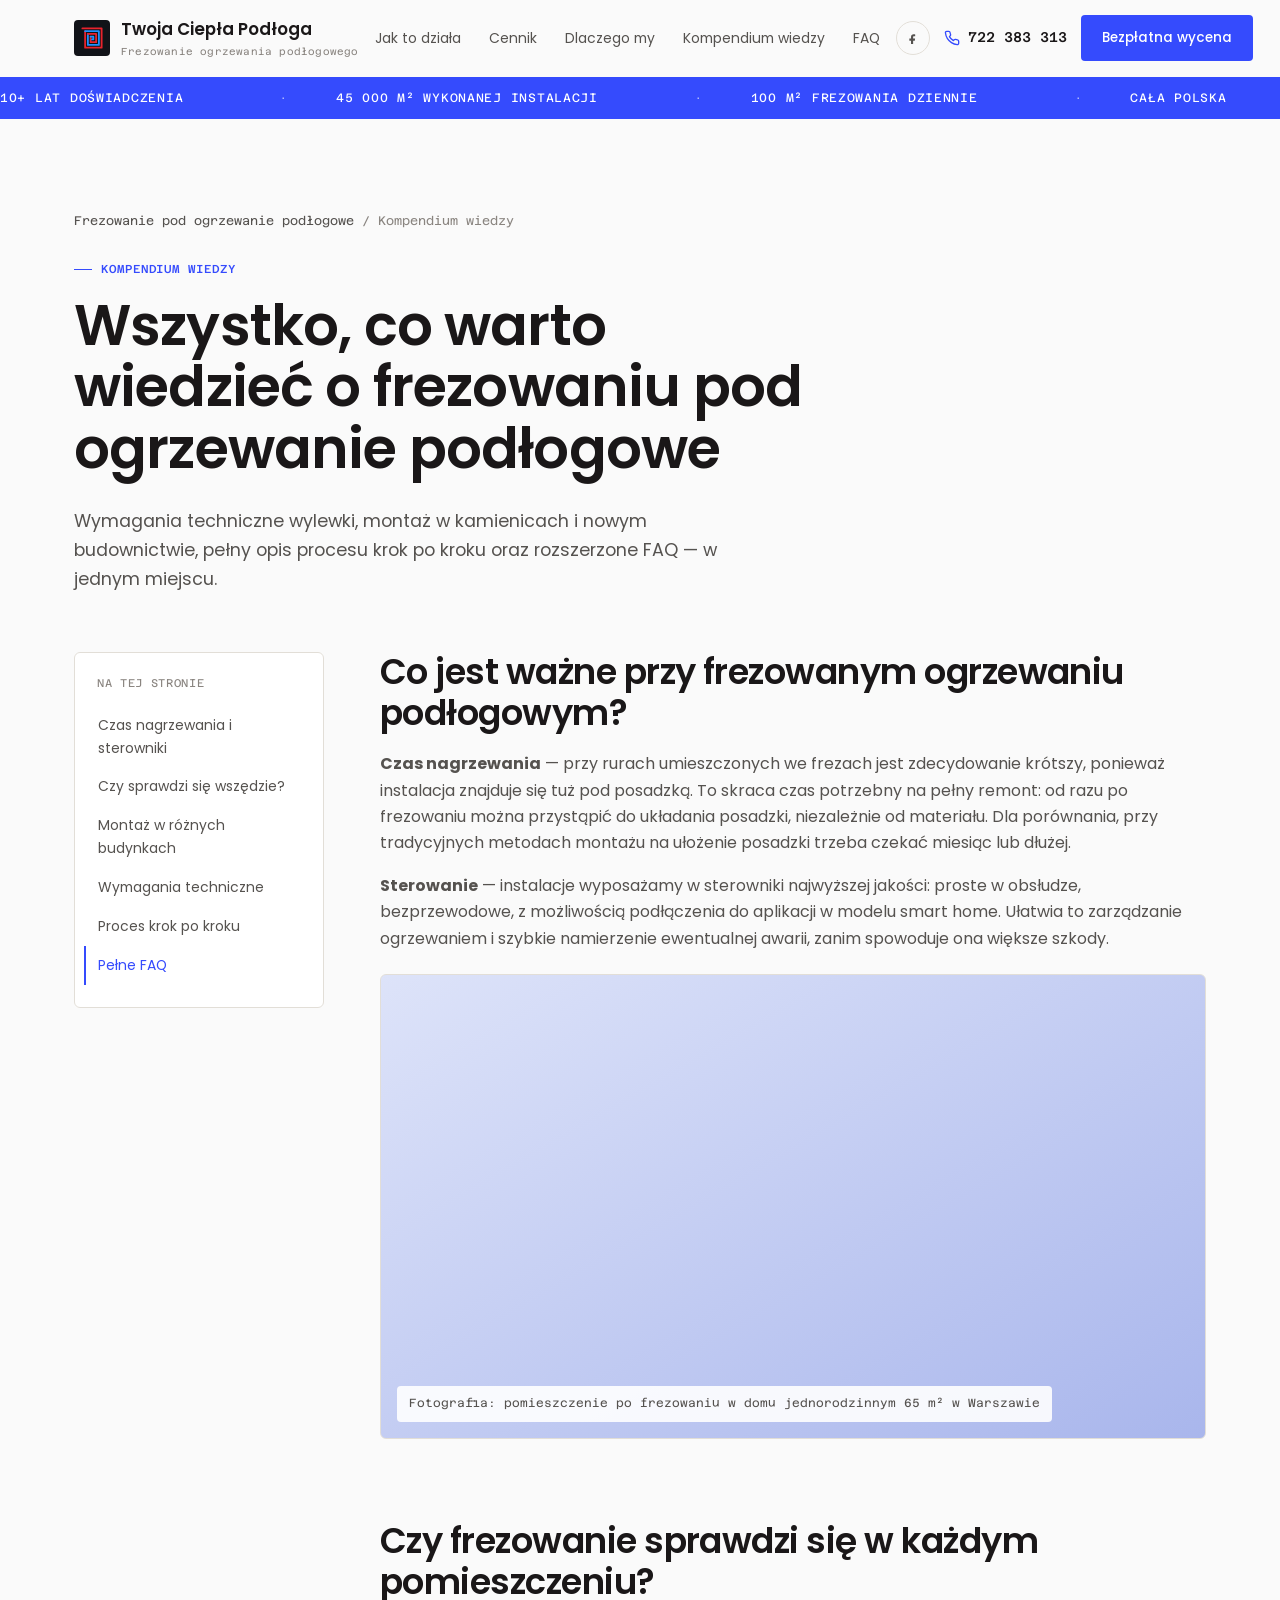
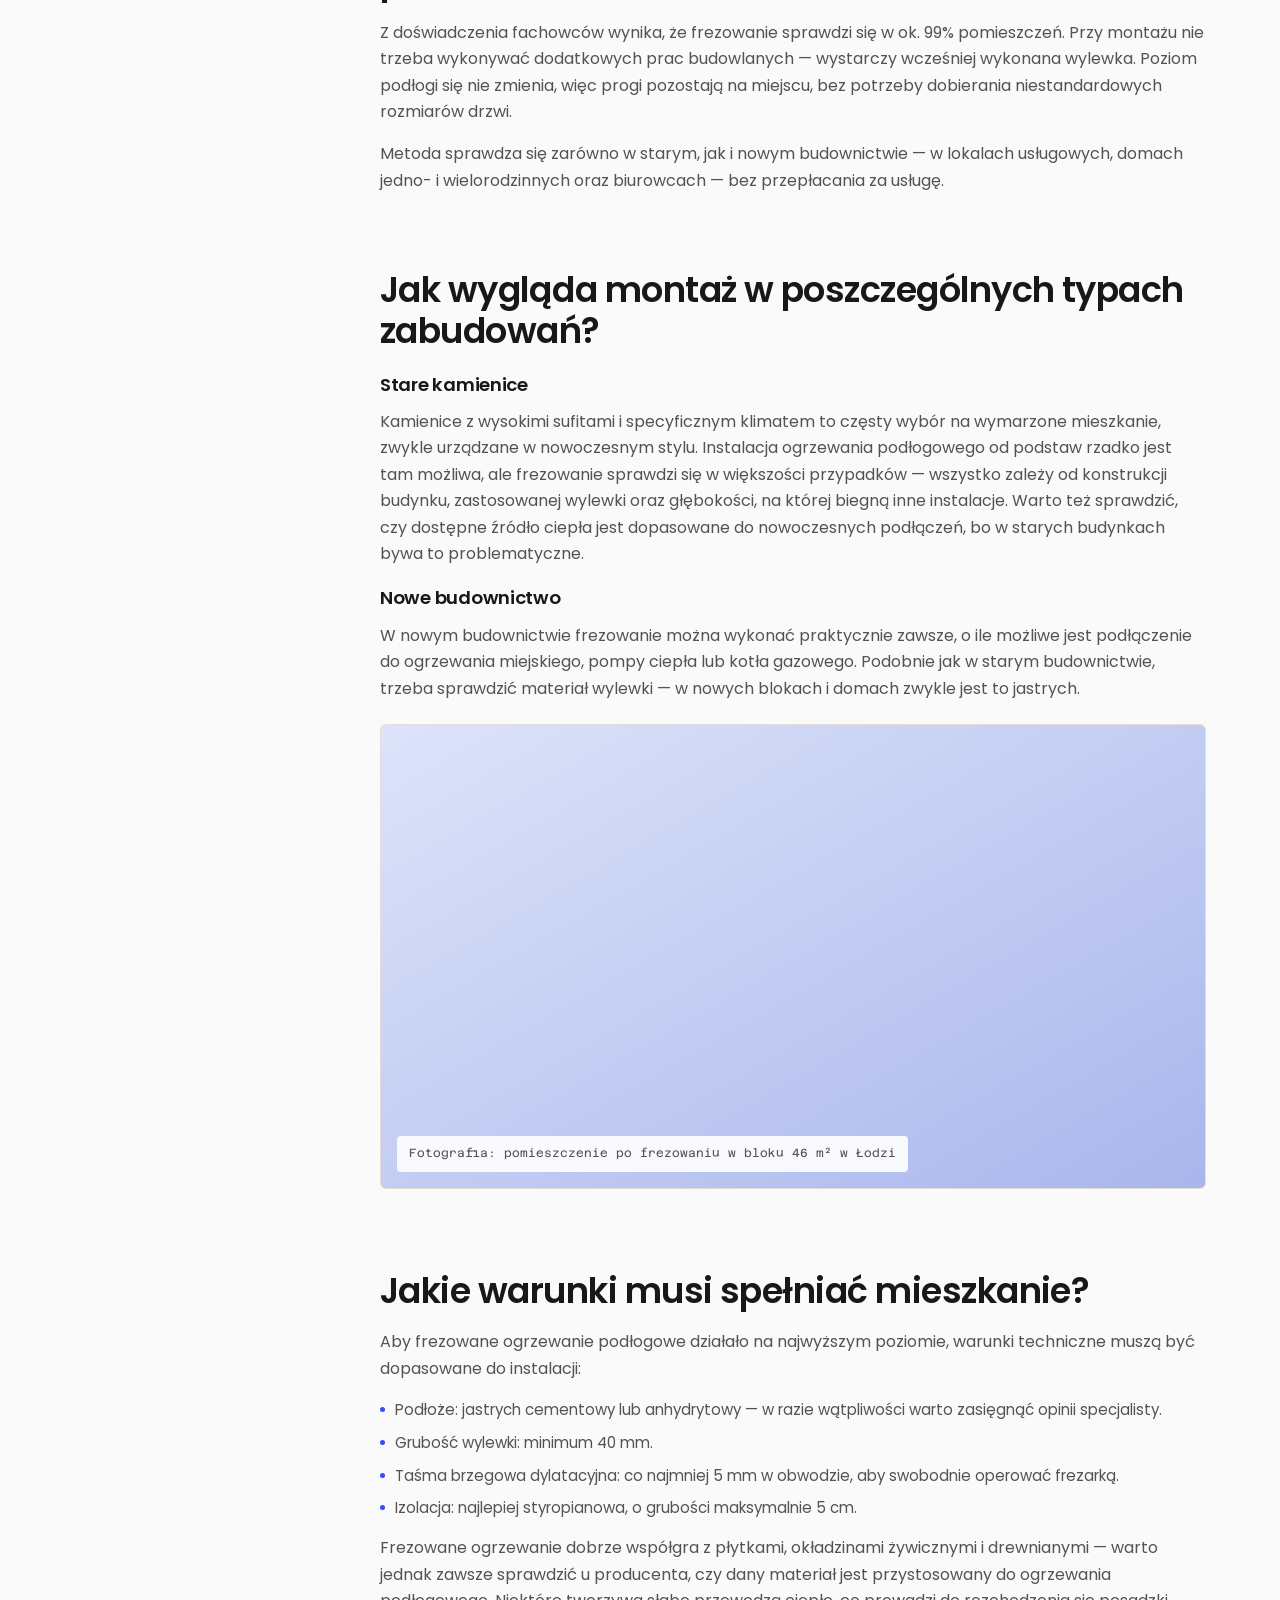
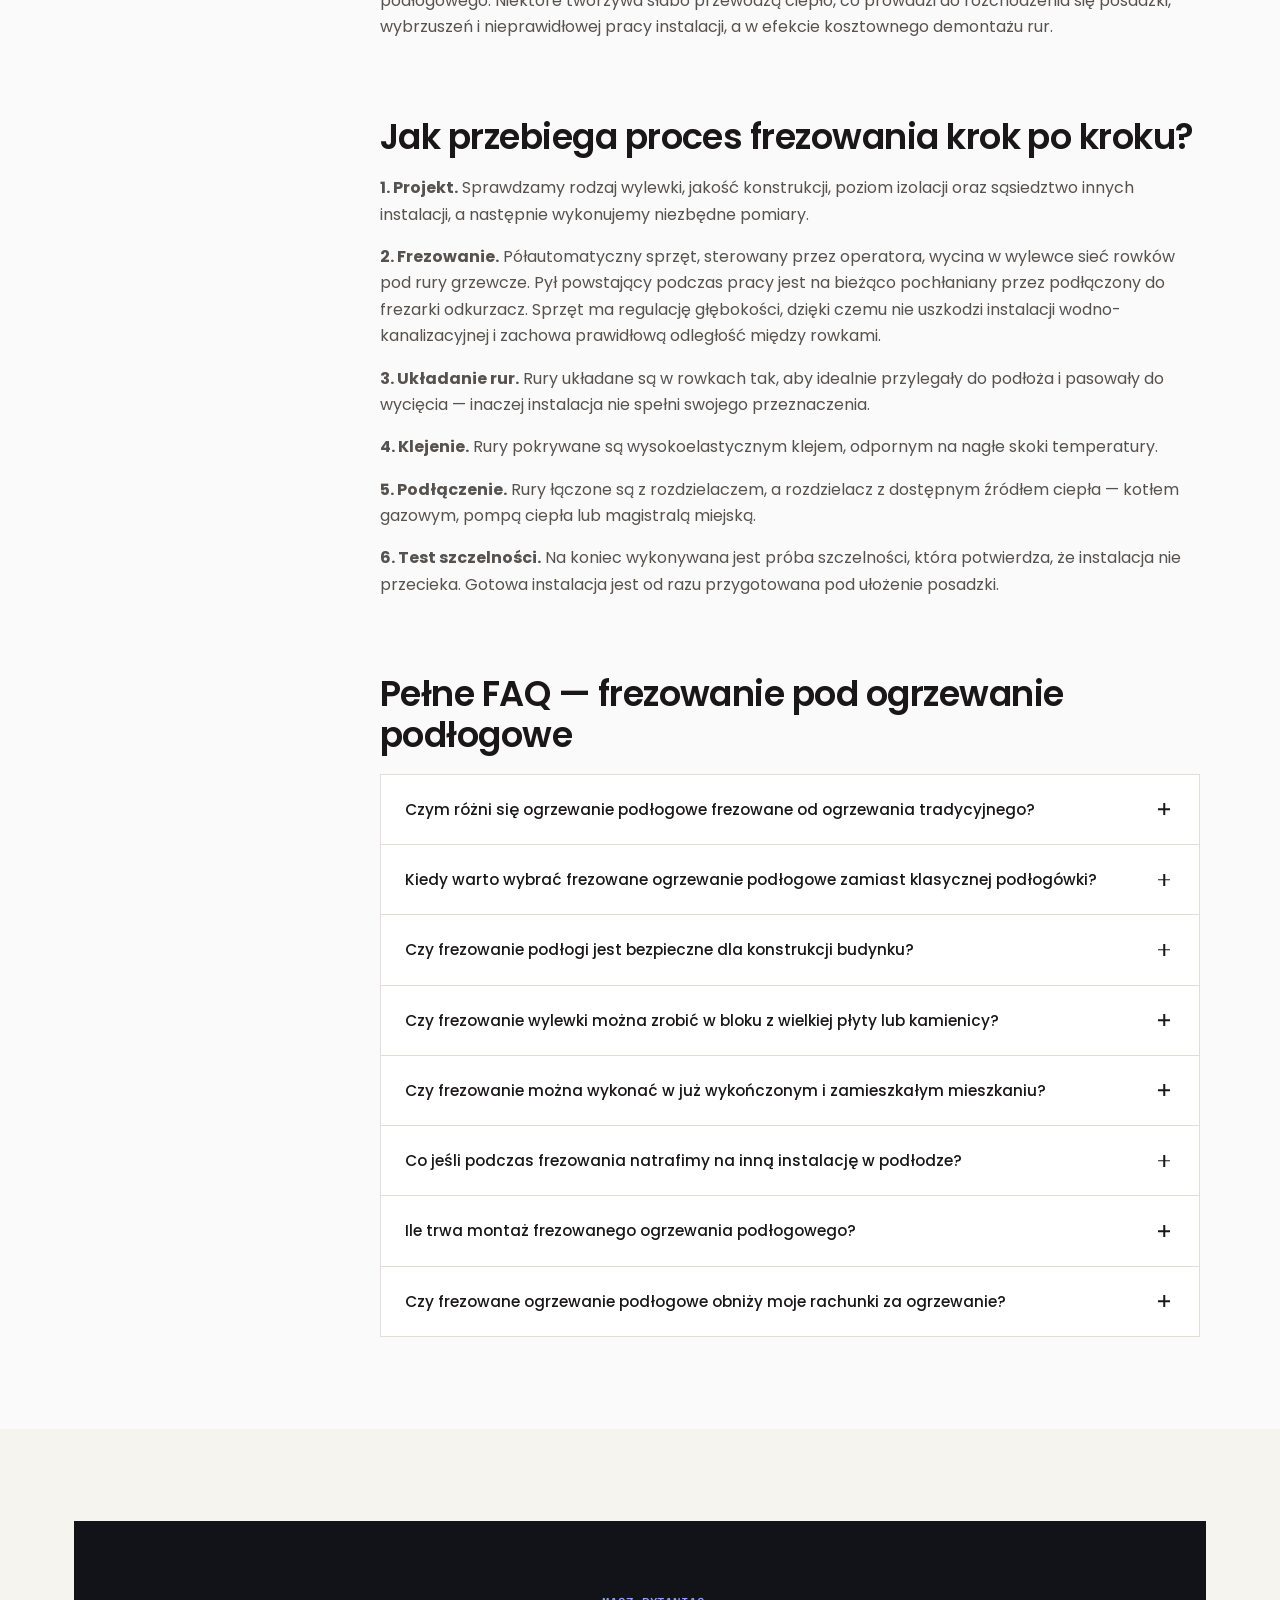
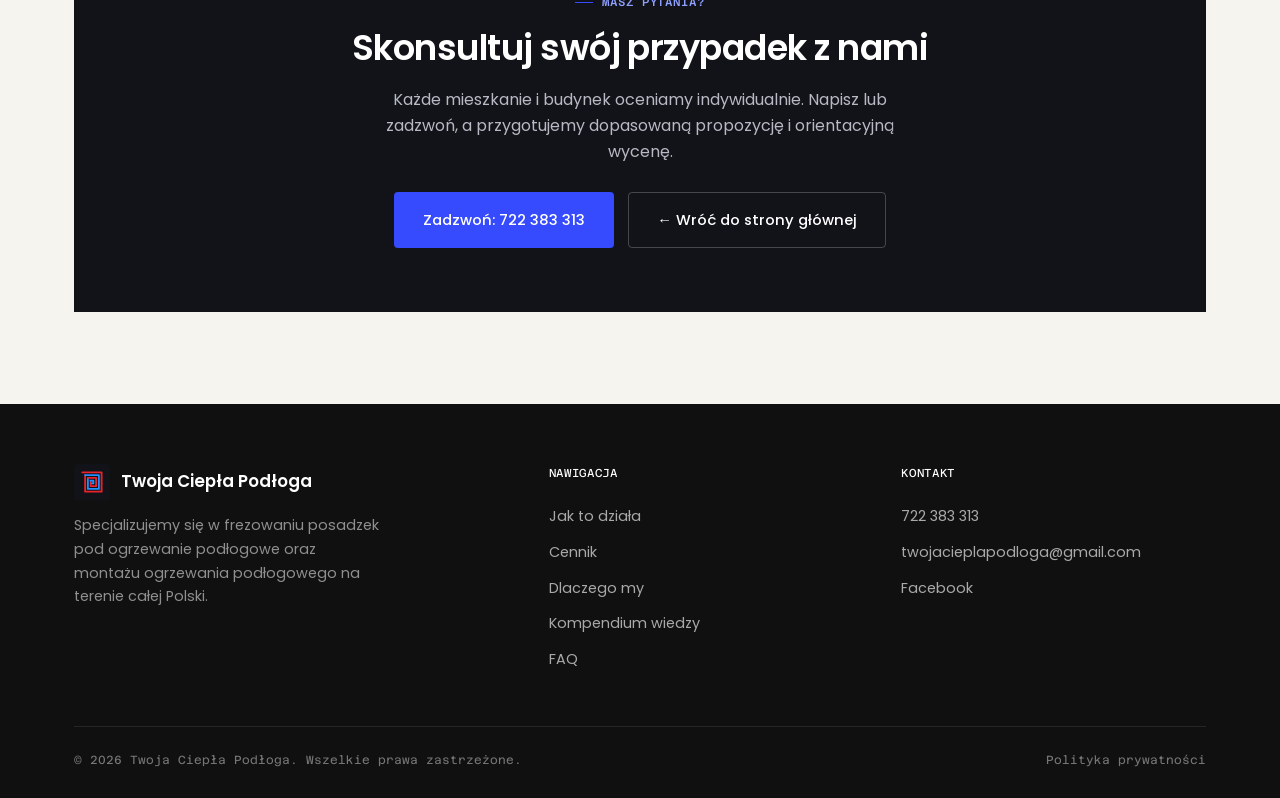
==== kompendium-wiedzy.html @ 828ecf65 "Redesign: frezowanie pod ogrzewanie podlogowe + kompendium wiedzy" ====
<!doctype html>
<html lang="pl">
<head>
<meta charset="utf-8">
<meta name="viewport" content="width=device-width, initial-scale=1">
<title>Kompendium wiedzy: frezowanie pod ogrzewanie podłogowe | Twoja Ciepła Podłoga</title>
<meta name="description" content="Wszystko o frezowaniu pod ogrzewanie podłogowe: wymagania techniczne wylewki, montaż w kamienicach i nowym budownictwie, pełny proces krok po kroku oraz rozszerzone FAQ.">
<link rel="canonical" href="https://twojacieplapodloga.pl/kompendium-wiedzy">
<meta name="theme-color" content="#ffffff">
<link rel="icon" type="image/svg+xml" href="data:image/svg+xml,%3Csvg xmlns='http://www.w3.org/2000/svg' viewBox='0 0 96 96'%3E%3Crect width='96' height='96' rx='20' fill='%23101010'/%3E%3Cpath d='M12,12 L84,12 L84,84 L24,84 L24,24' stroke='%23e8232c' stroke-width='9' fill='none' stroke-linecap='round' stroke-linejoin='round'/%3E%3Cpath d='M24,24 L72,24 L72,72 L34,72 L34,34' stroke='%231e90ff' stroke-width='9' fill='none' stroke-linecap='round' stroke-linejoin='round'/%3E%3Cpath d='M34,34 L62,34 L62,62 L44,62 L44,46' stroke='%23e8232c' stroke-width='9' fill='none' stroke-linecap='round' stroke-linejoin='round'/%3E%3C/svg%3E">

<meta property="og:type" content="article">
<meta property="og:locale" content="pl_PL">
<meta property="og:title" content="Kompendium wiedzy: frezowanie pod ogrzewanie podłogowe">
<meta property="og:description" content="Wymagania techniczne, montaż w różnych typach budynków, pełny proces frezowania i rozszerzone FAQ.">
<meta property="og:url" content="https://twojacieplapodloga.pl/kompendium-wiedzy">
<meta property="og:site_name" content="Twoja Ciepła Podłoga">
<meta name="twitter:card" content="summary_large_image">

<link rel="preconnect" href="https://fonts.googleapis.com">
<link rel="preconnect" href="https://fonts.gstatic.com" crossorigin>
<link href="https://fonts.googleapis.com/css2?family=Azeret+Mono:wght@400;500&family=Poppins:wght@400;500;600;700&display=swap" rel="stylesheet">
<link rel="stylesheet" href="assets/css/style.css">

<script type="application/ld+json">
{
  "@context": "https://schema.org",
  "@type": "BreadcrumbList",
  "itemListElement": [
    { "@type": "ListItem", "position": 1, "name": "Frezowanie pod ogrzewanie podłogowe", "item": "https://twojacieplapodloga.pl/frezowanie-pod-ogrzewanie-podlogowe" },
    { "@type": "ListItem", "position": 2, "name": "Kompendium wiedzy", "item": "https://twojacieplapodloga.pl/kompendium-wiedzy" }
  ]
}
</script>
<script type="application/ld+json">
{
  "@context": "https://schema.org",
  "@type": "FAQPage",
  "mainEntity": [
    {
      "@type": "Question",
      "name": "Kiedy warto wybrać frezowane ogrzewanie podłogowe zamiast klasycznej podłogówki?",
      "acceptedAnswer": { "@type": "Answer", "text": "Najlepiej sprawdza się przy remoncie gotowego mieszkania lub domu, gdy masz już wylewkę i chcesz pozbyć się grzejników bez generalnego remontu, podnoszenia poziomu podłogi i przy krótkim czasie montażu." }
    },
    {
      "@type": "Question",
      "name": "Czy frezowanie wylewki można zrobić w bloku z wielkiej płyty lub kamienicy?",
      "acceptedAnswer": { "@type": "Answer", "text": "W większości przypadków tak, pod warunkiem że wylewka ma odpowiednią grubość i jest w dobrym stanie technicznym. Każde mieszkanie oceniamy indywidualnie na miejscu." }
    },
    {
      "@type": "Question",
      "name": "Co jeśli podczas frezowania natrafimy na inną instalację w podłodze?",
      "acceptedAnswer": { "@type": "Answer", "text": "Przed pracami analizujemy przebieg istniejących instalacji. Jeśli natrafimy na potencjalne miejsce kolizji, modyfikujemy trasę rur lub zabezpieczamy problematyczny odcinek." }
    },
    {
      "@type": "Question",
      "name": "Czy frezowane ogrzewanie podłogowe obniży rachunki za ogrzewanie?",
      "acceptedAnswer": { "@type": "Answer", "text": "Zwykle tak — instalacja pracuje na niższej temperaturze niż grzejniki, a ciepło rozkłada się równomiernie, co przy dobrym sterowaniu daje oszczędności rzędu kilkunastu procent rocznie." }
    }
  ]
}
</script>
</head>
<body>

<header class="site-header">
  <div class="container">
    <a href="/" class="brand">
      <span class="brand-mark">
        <svg viewBox="0 0 96 96" fill="none">
          <path d="M6,6 L90,6 L90,90 L18,90 L18,18" stroke="#e8232c" stroke-width="8" stroke-linecap="round" stroke-linejoin="round"/>
          <path d="M18,18 L78,18 L78,78 L30,78 L30,30" stroke="#1e90ff" stroke-width="8" stroke-linecap="round" stroke-linejoin="round"/>
          <path d="M30,30 L66,30 L66,66 L42,66 L42,42" stroke="#e8232c" stroke-width="8" stroke-linecap="round" stroke-linejoin="round"/>
          <path d="M42,42 L54,42 L54,54 L48,54" stroke="#1e90ff" stroke-width="8" stroke-linecap="round" stroke-linejoin="round"/>
        </svg>
      </span>
      <span>Twoja Ciepła Podłoga<small>Frezowanie ogrzewania podłogowego</small></span>
    </a>

    <nav class="main-nav" aria-label="Nawigacja główna" id="main-nav">
      <a href="index.html#proces">Jak to działa</a>
      <a href="index.html#cennik">Cennik</a>
      <a href="index.html#dlaczego-my">Dlaczego my</a>
      <a href="kompendium-wiedzy.html">Kompendium wiedzy</a>
      <a href="index.html#faq">FAQ</a>
      <div class="mobile-only">
        <a href="tel:722383313" class="phone-link">
          <svg viewBox="0 0 24 24" fill="none" stroke="currentColor" stroke-width="2" stroke-linecap="round" stroke-linejoin="round"><path d="M22 16.92v3a2 2 0 0 1-2.18 2 19.79 19.79 0 0 1-8.63-3.07 19.5 19.5 0 0 1-6-6 19.79 19.79 0 0 1-3.07-8.67A2 2 0 0 1 4.11 2h3a2 2 0 0 1 2 1.72c.127.96.361 1.903.7 2.81a2 2 0 0 1-.45 2.11L8.09 9.91a16 16 0 0 0 6 6l1.27-1.27a2 2 0 0 1 2.11-.45c.907.339 1.85.573 2.81.7A2 2 0 0 1 22 16.92z"/></svg>
          722 383 313
        </a>
        <a href="index.html#kontakt" class="btn btn-primary btn-sm">Bezpłatna wycena</a>
      </div>
    </nav>

    <div class="header-cta">
      <a href="https://www.facebook.com/twojacieplapodloga/" target="_blank" rel="noopener" class="social-link" aria-label="Nasz profil na Facebooku">
        <svg viewBox="0 0 24 24" fill="currentColor"><path d="M13.5 9.5H15.3V6.6C15 6.6 14 6.5 12.9 6.5c-2.3 0-3.9 1.4-3.9 4v2.4H6.5v3.2h2.5V21h3.2v-4.9h2.5l.4-3.2h-2.9v-2.1c0-.9.3-1.3 1.3-1.3Z"/></svg>
      </a>
      <a href="tel:722383313" class="phone-link">
        <svg viewBox="0 0 24 24" fill="none" stroke="currentColor" stroke-width="2" stroke-linecap="round" stroke-linejoin="round"><path d="M22 16.92v3a2 2 0 0 1-2.18 2 19.79 19.79 0 0 1-8.63-3.07 19.5 19.5 0 0 1-6-6 19.79 19.79 0 0 1-3.07-8.67A2 2 0 0 1 4.11 2h3a2 2 0 0 1 2 1.72c.127.96.361 1.903.7 2.81a2 2 0 0 1-.45 2.11L8.09 9.91a16 16 0 0 0 6 6l1.27-1.27a2 2 0 0 1 2.11-.45c.907.339 1.85.573 2.81.7A2 2 0 0 1 22 16.92z"/></svg>
        722 383 313
      </a>
      <a href="index.html#kontakt" class="btn btn-primary btn-sm">Bezpłatna wycena</a>
      <button type="button" class="nav-toggle" aria-label="Otwórz menu" aria-expanded="false" aria-controls="main-nav">
        <span class="bars"><span></span><span></span><span></span></span>
      </button>
    </div>
  </div>
</header>

<div class="ticker" aria-hidden="true">
  <div class="ticker-track">
    <span>10+ lat doświadczenia</span>
    <span>45 000 m² wykonanej instalacji</span>
    <span>100 m² frezowania dziennie</span>
    <span>Cała Polska</span>
    <span>10+ lat doświadczenia</span>
    <span>45 000 m² wykonanej instalacji</span>
    <span>100 m² frezowania dziennie</span>
    <span>Cała Polska</span>
  </div>
</div>

<main>
  <section class="section" style="padding-bottom:40px;">
    <div class="container">
      <div class="breadcrumb reveal">
        <a href="index.html">Frezowanie pod ogrzewanie podłogowe</a>
        <span>/</span>
        <span>Kompendium wiedzy</span>
      </div>
      <div class="reveal" style="max-width:760px;">
        <span class="eyebrow">Kompendium wiedzy</span>
        <h1>Wszystko, co warto wiedzieć o frezowaniu pod ogrzewanie podłogowe</h1>
        <p class="lede">Wymagania techniczne wylewki, montaż w kamienicach i nowym budownictwie, pełny opis procesu krok po kroku oraz rozszerzone FAQ — w jednym miejscu.</p>
      </div>
    </div>
  </section>

  <section class="section" style="padding-top:0;">
    <div class="container kb-layout">

      <aside class="kb-toc reveal">
        <h4>Na tej stronie</h4>
        <a href="#nagrzewanie-sterowniki">Czas nagrzewania i sterowniki</a>
        <a href="#kazde-pomieszczenie">Czy sprawdzi się wszędzie?</a>
        <a href="#typy-zabudowan">Montaż w różnych budynkach</a>
        <a href="#warunki-techniczne">Wymagania techniczne</a>
        <a href="#proces-krok-po-kroku">Proces krok po kroku</a>
        <a href="#faq-pelne">Pełne FAQ</a>
      </aside>

      <article class="kb-article">

        <section class="kb-section reveal" id="nagrzewanie-sterowniki">
          <h2>Co jest ważne przy frezowanym ogrzewaniu podłogowym?</h2>
          <p><strong>Czas nagrzewania</strong> — przy rurach umieszczonych we frezach jest zdecydowanie krótszy, ponieważ instalacja znajduje się tuż pod posadzką. To skraca czas potrzebny na pełny remont: od razu po frezowaniu można przystąpić do układania posadzki, niezależnie od materiału. Dla porównania, przy tradycyjnych metodach montażu na ułożenie posadzki trzeba czekać miesiąc lub dłużej.</p>
          <p><strong>Sterowanie</strong> — instalacje wyposażamy w sterowniki najwyższej jakości: proste w obsłudze, bezprzewodowe, z możliwością podłączenia do aplikacji w modelu smart home. Ułatwia to zarządzanie ogrzewaniem i szybkie namierzenie ewentualnej awarii, zanim spowoduje ona większe szkody.</p>
          <div class="photo-note"><span>Fotografia: pomieszczenie po frezowaniu w domu jednorodzinnym 65 m² w Warszawie</span></div>
        </section>

        <section class="kb-section reveal" id="kazde-pomieszczenie">
          <h2>Czy frezowanie sprawdzi się w każdym pomieszczeniu?</h2>
          <p>Z doświadczenia fachowców wynika, że frezowanie sprawdzi się w ok. 99% pomieszczeń. Przy montażu nie trzeba wykonywać dodatkowych prac budowlanych — wystarczy wcześniej wykonana wylewka. Poziom podłogi się nie zmienia, więc progi pozostają na miejscu, bez potrzeby dobierania niestandardowych rozmiarów drzwi.</p>
          <p>Metoda sprawdza się zarówno w starym, jak i nowym budownictwie — w lokalach usługowych, domach jedno- i wielorodzinnych oraz biurowcach — bez przepłacania za usługę.</p>
        </section>

        <section class="kb-section reveal" id="typy-zabudowan">
          <h2>Jak wygląda montaż w poszczególnych typach zabudowań?</h2>
          <h3>Stare kamienice</h3>
          <p>Kamienice z wysokimi sufitami i specyficznym klimatem to częsty wybór na wymarzone mieszkanie, zwykle urządzane w nowoczesnym stylu. Instalacja ogrzewania podłogowego od podstaw rzadko jest tam możliwa, ale frezowanie sprawdzi się w większości przypadków — wszystko zależy od konstrukcji budynku, zastosowanej wylewki oraz głębokości, na której biegną inne instalacje. Warto też sprawdzić, czy dostępne źródło ciepła jest dopasowane do nowoczesnych podłączeń, bo w starych budynkach bywa to problematyczne.</p>
          <h3>Nowe budownictwo</h3>
          <p>W nowym budownictwie frezowanie można wykonać praktycznie zawsze, o ile możliwe jest podłączenie do ogrzewania miejskiego, pompy ciepła lub kotła gazowego. Podobnie jak w starym budownictwie, trzeba sprawdzić materiał wylewki — w nowych blokach i domach zwykle jest to jastrych.</p>
          <div class="photo-note"><span>Fotografia: pomieszczenie po frezowaniu w bloku 46 m² w Łodzi</span></div>
        </section>

        <section class="kb-section reveal" id="warunki-techniczne">
          <h2>Jakie warunki musi spełniać mieszkanie?</h2>
          <p>Aby frezowane ogrzewanie podłogowe działało na najwyższym poziomie, warunki techniczne muszą być dopasowane do instalacji:</p>
          <ul>
            <li>Podłoże: jastrych cementowy lub anhydrytowy — w razie wątpliwości warto zasięgnąć opinii specjalisty.</li>
            <li>Grubość wylewki: minimum 40 mm.</li>
            <li>Taśma brzegowa dylatacyjna: co najmniej 5 mm w obwodzie, aby swobodnie operować frezarką.</li>
            <li>Izolacja: najlepiej styropianowa, o grubości maksymalnie 5 cm.</li>
          </ul>
          <p>Frezowane ogrzewanie dobrze współgra z płytkami, okładzinami żywicznymi i drewnianymi — warto jednak zawsze sprawdzić u producenta, czy dany materiał jest przystosowany do ogrzewania podłogowego. Niektóre tworzywa słabo przewodzą ciepło, co prowadzi do rozchodzenia się posadzki, wybrzuszeń i nieprawidłowej pracy instalacji, a w efekcie kosztownego demontażu rur.</p>
        </section>

        <section class="kb-section reveal" id="proces-krok-po-kroku">
          <h2>Jak przebiega proces frezowania krok po kroku?</h2>
          <p><strong>1. Projekt.</strong> Sprawdzamy rodzaj wylewki, jakość konstrukcji, poziom izolacji oraz sąsiedztwo innych instalacji, a następnie wykonujemy niezbędne pomiary.</p>
          <p><strong>2. Frezowanie.</strong> Półautomatyczny sprzęt, sterowany przez operatora, wycina w wylewce sieć rowków pod rury grzewcze. Pył powstający podczas pracy jest na bieżąco pochłaniany przez podłączony do frezarki odkurzacz. Sprzęt ma regulację głębokości, dzięki czemu nie uszkodzi instalacji wodno-kanalizacyjnej i zachowa prawidłową odległość między rowkami.</p>
          <p><strong>3. Układanie rur.</strong> Rury układane są w rowkach tak, aby idealnie przylegały do podłoża i pasowały do wycięcia — inaczej instalacja nie spełni swojego przeznaczenia.</p>
          <p><strong>4. Klejenie.</strong> Rury pokrywane są wysokoelastycznym klejem, odpornym na nagłe skoki temperatury.</p>
          <p><strong>5. Podłączenie.</strong> Rury łączone są z rozdzielaczem, a rozdzielacz z dostępnym źródłem ciepła — kotłem gazowym, pompą ciepła lub magistralą miejską.</p>
          <p><strong>6. Test szczelności.</strong> Na koniec wykonywana jest próba szczelności, która potwierdza, że instalacja nie przecieka. Gotowa instalacja jest od razu przygotowana pod ułożenie posadzki.</p>
        </section>

        <section class="kb-section reveal" id="faq-pelne">
          <h2>Pełne FAQ — frezowanie pod ogrzewanie podłogowe</h2>
          <div class="faq-list">
            <details class="faq-item">
              <summary class="faq-q">Czym różni się ogrzewanie podłogowe frezowane od ogrzewania tradycyjnego?<span class="plus"></span></summary>
              <div class="faq-a"><p>Frezowane wykonuje się w istniejącej wylewce — frezarka wycina rowki pod rury, dzięki czemu nie trzeba skuwać całej podłogi ani wykonywać nowej wylewki. Po ułożeniu rur rowki wypełnia się elastycznym klejem i posadzka jest gotowa pod wykończenie. Tradycyjna podłogówka wymaga ułożenia rur na izolacji i zalania grubą warstwą jastrychu, co podnosi poziom podłogi, wydłuża remont i wymaga większego zakresu prac budowlanych.</p></div>
            </details>
            <details class="faq-item">
              <summary class="faq-q">Kiedy warto wybrać frezowane ogrzewanie podłogowe zamiast klasycznej podłogówki?<span class="plus"></span></summary>
              <div class="faq-a"><p>Najlepiej sprawdza się przy remoncie gotowego mieszkania lub domu, gdy masz już wylewkę i chcesz pozbyć się grzejników ściennych bez generalnego remontu. Sprawdzi się, gdy: nie możesz podnieść poziomu podłogi, zależy Ci na krótkim czasie montażu i minimalnym bałaganie, albo modernizujesz instalację grzewczą w istniejącym lokalu.</p></div>
            </details>
            <details class="faq-item">
              <summary class="faq-q">Czy frezowanie podłogi jest bezpieczne dla konstrukcji budynku?<span class="plus"></span></summary>
              <div class="faq-a"><p>Tak. Frezowanie wykonujemy wyłącznie w warstwie wylewki, standardowo na głębokość ok. 2 cm. Nie ingerujemy w nośny strop ani elementy konstrukcyjne budynku. Przed pracami zawsze sprawdzamy grubość i stan wylewki oraz dobieramy odpowiednią głębokość frezowania.</p></div>
            </details>
            <details class="faq-item">
              <summary class="faq-q">Czy frezowanie wylewki można zrobić w bloku z wielkiej płyty lub kamienicy?<span class="plus"></span></summary>
              <div class="faq-a"><p>W większości mieszkań w blokach z wielkiej płyty i kamienicach można to bezpiecznie wykonać, pod warunkiem że wylewka ma odpowiednią grubość i jest w dobrym stanie technicznym. Każde mieszkanie oceniamy indywidualnie na miejscu — sprawdzamy rodzaj i grubość posadzki, przebieg instalacji oraz możliwości podłączenia do źródła ciepła.</p></div>
            </details>
            <details class="faq-item">
              <summary class="faq-q">Czy frezowanie można wykonać w już wykończonym i zamieszkałym mieszkaniu?<span class="plus"></span></summary>
              <div class="faq-a"><p>Tak, bardzo często wykonujemy frezowanie w mieszkaniach już wykończonych i zamieszkałych. Frezarki mają podłączone przemysłowe odkurzacze, dzięki czemu ilość pyłu jest ograniczona do minimum. Prace można podzielić na etapy, aby domownicy mogli normalnie funkcjonować.</p></div>
            </details>
            <details class="faq-item">
              <summary class="faq-q">Co jeśli podczas frezowania natrafimy na inną instalację w podłodze?<span class="plus"></span></summary>
              <div class="faq-a"><p>Przed frezowaniem zawsze analizujemy przebieg istniejących instalacji na podstawie dokumentacji, oględzin i doświadczenia z podobnych budynków oraz dobieramy bezpieczną głębokość i przebieg pętli grzewczych. Jeśli natrafimy na miejsce potencjalnej kolizji, modyfikujemy trasę rur lub zabezpieczamy problematyczny odcinek.</p></div>
            </details>
            <details class="faq-item">
              <summary class="faq-q">Ile trwa montaż frezowanego ogrzewania podłogowego?<span class="plus"></span></summary>
              <div class="faq-a"><p>Mieszkanie ok. 50 m² — frezowanie i ułożenie rur zwykle w ciągu 1 dnia. Większe mieszkania i domy — najczęściej 2–3 dni robocze. Duże obiekty (np. lokale usługowe) — czas ustalamy indywidualnie. Po próbie szczelności instalacja jest gotowa do ułożenia docelowej posadzki.</p></div>
            </details>
            <details class="faq-item">
              <summary class="faq-q">Czy frezowane ogrzewanie podłogowe obniży moje rachunki za ogrzewanie?<span class="plus"></span></summary>
              <div class="faq-a"><p>Tak, dobrze zaprojektowane ogrzewanie frezowane zwykle obniża koszty. Instalacja pracuje na niższej temperaturze niż grzejniki, a ciepło rozkłada się równomiernie na całej powierzchni podłogi. Przy odpowiednim sterowaniu oszczędności mogą sięgać nawet kilkunastu procent rocznie.</p></div>
            </details>
          </div>
        </section>

      </article>
    </div>
  </section>

  <section class="section section-alt">
    <div class="container">
      <div class="cta-block reveal">
        <span class="eyebrow on-dark">Masz pytania?</span>
        <h2>Skonsultuj swój przypadek z nami</h2>
        <p>Każde mieszkanie i budynek oceniamy indywidualnie. Napisz lub zadzwoń, a przygotujemy dopasowaną propozycję i orientacyjną wycenę.</p>
        <div class="cta-actions">
          <a href="tel:722383313" class="btn btn-primary">Zadzwoń: 722 383 313</a>
          <a href="index.html" class="btn btn-ghost" style="border-color:rgba(255,255,255,.22);color:#fff;">← Wróć do strony głównej</a>
        </div>
      </div>
    </div>
  </section>
</main>

<footer class="site-footer">
  <div class="container">
    <div class="footer-grid">
      <div class="footer-brand">
        <a href="/" class="brand">
          <span class="brand-mark">
            <svg viewBox="0 0 96 96" fill="none">
          <path d="M6,6 L90,6 L90,90 L18,90 L18,18" stroke="#e8232c" stroke-width="8" stroke-linecap="round" stroke-linejoin="round"/>
          <path d="M18,18 L78,18 L78,78 L30,78 L30,30" stroke="#1e90ff" stroke-width="8" stroke-linecap="round" stroke-linejoin="round"/>
          <path d="M30,30 L66,30 L66,66 L42,66 L42,42" stroke="#e8232c" stroke-width="8" stroke-linecap="round" stroke-linejoin="round"/>
          <path d="M42,42 L54,42 L54,54 L48,54" stroke="#1e90ff" stroke-width="8" stroke-linecap="round" stroke-linejoin="round"/>
        </svg>
          </span>
          <span>Twoja Ciepła Podłoga</span>
        </a>
        <p>Specjalizujemy się w frezowaniu posadzek pod ogrzewanie podłogowe oraz montażu ogrzewania podłogowego na terenie całej Polski.</p>
      </div>
      <div class="footer-col">
        <h4>Nawigacja</h4>
        <a href="index.html#proces">Jak to działa</a>
        <a href="index.html#cennik">Cennik</a>
        <a href="index.html#dlaczego-my">Dlaczego my</a>
        <a href="kompendium-wiedzy.html">Kompendium wiedzy</a>
        <a href="index.html#faq">FAQ</a>
      </div>
      <div class="footer-col">
        <h4>Kontakt</h4>
        <a href="tel:722383313">722 383 313</a>
        <a href="mailto:twojacieplapodloga@gmail.com">twojacieplapodloga@gmail.com</a>
        <a href="https://www.facebook.com/twojacieplapodloga/" target="_blank" rel="noopener">Facebook</a>
      </div>
    </div>
    <div class="footer-bottom">
      <span>© 2026 Twoja Ciepła Podłoga. Wszelkie prawa zastrzeżone.</span>
      <a href="/polityka-prywatnosci">Polityka prywatności</a>
    </div>
  </div>
</footer>

<script src="assets/js/main.js"></script>
</body>
</html>
---- assets/css/style.css ----
/* ==========================================================================
   Twoja Ciepła Podłoga — Frezowanie pod ogrzewanie podłogowe
   Modern editorial theme — dark hero, cream/white sections, sharp corners
   ========================================================================== */

:root{
  --bg:            #fafafa;
  --bg-alt:        #f6f4ef;
  --surface:       #ffffff;
  --dark:          #111318;
  --dark-soft:     #1b1e26;
  --ink:           #1a1718;
  --ink-soft:      #55524f;
  --ink-faint:     #8a8580;
  --line:          #e2ded7;
  --accent:        #354bfd;
  --accent-dark:   #29358c;
  --accent-soft:   #dce0fa;
  --accent-tint:   #eef0fd;
  --on-dark:       #f3f2ee;
  --on-dark-soft:  #b7b9c4;
  --shadow-sm:     0 1px 2px rgba(26,23,24,.05), 0 1px 1px rgba(26,23,24,.04);
  --shadow-md:     0 10px 26px -12px rgba(26,23,24,.18);
  --radius-sm:     4px;
  --radius-md:     6px;
  --radius-lg:     8px;
  --ff-head:       "Poppins", -apple-system, Segoe UI, Roboto, sans-serif;
  --ff-body:       "Poppins", -apple-system, Segoe UI, Roboto, sans-serif;
  --ff-mono:       "Azeret Mono", "Space Mono", monospace;
  --ease:          cubic-bezier(.22,.68,.36,1);
  --container:     1180px;
}

*,*::before,*::after{ box-sizing:border-box; }
html{ scroll-behavior:smooth; }
@media (prefers-reduced-motion: reduce){
  html{ scroll-behavior:auto; }
  *,*::before,*::as{ animation-duration:.001ms !important; }
  *,*::before,*::after{ animation-duration:.001ms !important; animation-iteration-count:1 !important; transition-duration:.001ms !important; scroll-behavior:auto !important; }
}

body{
  margin:0;
  font-family:var(--ff-body);
  font-weight:400;
  color:var(--ink);
  background:var(--bg);
  -webkit-font-smoothing:antialiased;
  text-rendering:optimizeLegibility;
  line-height:1.65;
}

img{ max-width:100%; display:block; }
a{ color:inherit; text-decoration:none; }
ul{ margin:0; padding:0; list-style:none; }
h1,h2,h3,h4{ font-family:var(--ff-head); font-weight:600; margin:0 0 .5em; letter-spacing:-.015em; color:var(--ink); }
p{ margin:0 0 1em; }

.container{
  width:100%;
  max-width:var(--container);
  margin-inline:auto;
  padding-inline:24px;
}

section{ position:relative; }

.eyebrow{
  display:inline-flex;
  align-items:center;
  gap:9px;
  font-family:var(--ff-mono);
  font-size:.72rem;
  font-weight:500;
  letter-spacing:.08em;
  text-transform:uppercase;
  color:var(--accent);
  margin-bottom:16px;
}
.eyebrow::before{
  content:"";
  width:18px; height:1px;
  background:var(--accent);
}
.eyebrow.on-dark{ color:#8fa0ff; }

h1{ font-size:clamp(2.1rem, 4.4vw, 3.5rem); line-height:1.1; font-weight:600; }
h2{ font-size:clamp(1.55rem, 3vw, 2.2rem); line-height:1.16; }
h3{ font-size:1.15rem; }

.lede{
  font-size:clamp(1rem, 1.4vw, 1.1rem);
  color:var(--ink-soft);
  max-width:60ch;
}

/* ---------- buttons ---------- */
.btn{
  display:inline-flex;
  align-items:center;
  justify-content:center;
  gap:10px;
  padding:15px 28px;
  border-radius:var(--radius-sm);
  font-weight:500;
  font-size:.92rem;
  border:1px solid transparent;
  cursor:pointer;
  transition:transform .3s var(--ease), background .2s ease, color .2s ease, border-color .2s ease;
  white-space:nowrap;
}
.btn-primary{
  background:var(--accent);
  color:#fff;
}
.btn-primary:hover{ background:var(--accent-dark); }
.btn-ghost{
  background:transparent;
  color:var(--ink);
  border-color:var(--line);
}
.btn-ghost:hover{ border-color:var(--accent); color:var(--accent); }
.btn-light{
  background:#fff;
  color:var(--ink);
  border-color:#fff;
}
.btn-light:hover{ background:var(--bg-alt); }
.btn-sm{ padding:11px 20px; font-size:.84rem; }

/* ---------- header ---------- */
.site-header{
  position:sticky; top:0; z-index:100;
  background:rgba(250,250,250,.9);
  backdrop-filter:blur(10px);
  border-bottom:1px solid transparent;
  transition:border-color .3s ease, box-shadow .3s ease;
}
.site-header.is-scrolled{
  border-color:var(--line);
  box-shadow:0 4px 20px -14px rgba(26,23,24,.2);
}
.site-header .container{
  display:flex; align-items:center; justify-content:space-between;
  height:76px; gap:16px;
}
.brand{
  display:flex; align-items:center; gap:11px;
  font-family:var(--ff-head); font-weight:600; font-size:1.05rem;
  color:var(--ink);
  flex:none; white-space:nowrap;
}
.brand-mark{
  width:36px; height:36px; border-radius:var(--radius-sm);
  background:var(--dark);
  display:flex; align-items:center; justify-content:center;
}
.brand-mark svg{ width:22px; height:22px; }
.social-link{
  display:flex; align-items:center; justify-content:center;
  width:34px; height:34px; border-radius:50%;
  border:1px solid var(--line); color:var(--ink-soft);
  transition:color .2s ease, border-color .2s ease;
}
.social-link:hover{ color:var(--accent); border-color:var(--accent); }
.social-link svg{ width:16px; height:16px; }
.brand small{ display:block; font-family:var(--ff-mono); font-weight:400; font-size:.63rem; color:var(--ink-faint); letter-spacing:.02em; }

.main-nav{ display:flex; align-items:center; gap:28px; flex:none; }
.main-nav a{
  font-size:.87rem; font-weight:400; color:var(--ink-soft);
  position:relative; padding:6px 0;
  white-space:nowrap;
  transition:color .2s ease;
}
.main-nav a::after{
  content:""; position:absolute; left:0; right:100%; bottom:0; height:1px;
  background:var(--accent); transition:right .3s var(--ease);
}
.main-nav a:hover{ color:var(--ink); }
.main-nav a:hover::after{ right:0; }
.header-cta{ display:flex; align-items:center; gap:14px; flex:none; }
.phone-link{ display:flex; align-items:center; gap:8px; font-weight:500; font-size:.88rem; color:var(--ink); font-family:var(--ff-mono); white-space:nowrap; }
.phone-link svg{ width:16px; height:16px; color:var(--accent); flex:none; }

/* ---------- hamburger toggle ---------- */
.nav-toggle{
  display:none;
  flex:none;
  width:38px; height:38px;
  align-items:center; justify-content:center;
  background:none; border:1px solid var(--line); border-radius:var(--radius-sm);
  cursor:pointer; padding:0;
}
.nav-toggle .bars{ position:relative; width:16px; height:11px; }
.nav-toggle .bars span{
  position:absolute; left:0; width:100%; height:1.5px; background:var(--ink);
  transition:transform .3s var(--ease), opacity .2s ease, top .3s var(--ease);
}
.nav-toggle .bars span:nth-child(1){ top:0; }
.nav-toggle .bars span:nth-child(2){ top:5px; }
.nav-toggle .bars span:nth-child(3){ top:10px; }
.nav-toggle[aria-expanded="true"] .bars span:nth-child(1){ top:5px; transform:rotate(45deg); }
.nav-toggle[aria-expanded="true"] .bars span:nth-child(2){ opacity:0; }
.nav-toggle[aria-expanded="true"] .bars span:nth-child(3){ top:5px; transform:rotate(-45deg); }

.mobile-only{ display:none; }

/* ---------- ticker banner ---------- */
.ticker{
  background:var(--accent);
  color:#fff;
  padding:11px 0;
  overflow:hidden;
}
.ticker-track{
  display:flex; gap:48px; white-space:nowrap;
  font-family:var(--ff-mono); font-size:.76rem; letter-spacing:.06em; text-transform:uppercase;
  animation:ticker 26s linear infinite;
  width:max-content;
}
.ticker-track span{ display:flex; align-items:center; gap:48px; }
.ticker-track span::after{ content:"·"; opacity:.6; margin-left:48px; }
@keyframes ticker{
  0%{ transform:translateX(0); }
  100%{ transform:translateX(-50%); }
}
@media (prefers-reduced-motion: reduce){ .ticker-track{ animation:none; } }

/* ---------- hero (dark) ---------- */
.hero{
  background:var(--dark);
  color:var(--on-dark);
  padding:88px 0 0;
  overflow:clip;
}
.hero-grid{
  display:grid;
  grid-template-columns:1.15fr .85fr;
  gap:56px;
  align-items:end;
  padding-bottom:64px;
  border-bottom:1px solid rgba(255,255,255,.08);
}
.hero h1{ color:#fff; }
.hero .lede{ color:var(--on-dark-soft); }
.hero-actions{ display:flex; flex-wrap:wrap; gap:14px; margin-top:30px; }
.hero .btn-ghost{ border-color:rgba(255,255,255,.22); color:#fff; }
.hero .btn-ghost:hover{ border-color:#fff; }

.hero-stats{
  display:grid; grid-template-columns:1fr 1fr; gap:0;
  border-left:1px solid rgba(255,255,255,.08);
}
.hero-stat{
  padding:4px 0 4px 28px;
  border-bottom:1px solid rgba(255,255,255,.08);
  padding-block:20px;
}
.hero-stat:nth-child(odd){ border-right:1px solid rgba(255,255,255,.08); }
.hero-stat .num{
  font-family:var(--ff-head); font-weight:600;
  font-size:clamp(1.8rem,3vw,2.5rem); color:#fff; line-height:1;
}
.hero-stat .lbl{
  margin-top:8px; font-family:var(--ff-mono); font-size:.68rem;
  letter-spacing:.05em; text-transform:uppercase; color:var(--on-dark-soft);
}
.hero-foot{
  padding:22px 0; display:flex; justify-content:space-between; align-items:center;
  font-family:var(--ff-mono); font-size:.72rem; color:var(--on-dark-soft);
  letter-spacing:.04em; text-transform:uppercase;
}

/* ---------- reveal animation ---------- */
.reveal{
  opacity:0;
  transform:translateY(18px);
  transition:opacity .6s var(--ease), transform .6s var(--ease);
}
.reveal.is-visible{ opacity:1; transform:none; }
.reveal-stagger > *{ transition-delay:calc(var(--i, 0) * 70ms); }

/* ---------- section shells ---------- */
.section{ padding:92px 0; }
.section-alt{ background:var(--bg-alt); }
.section-head{ max-width:640px; margin-bottom:52px; }
.section-head.center{ margin-inline:auto; text-align:center; }

/* ---------- intro ---------- */
.intro-grid{
  display:grid; grid-template-columns:1fr 1fr;
  gap:60px; align-items:start;
}
.intro-list{ margin-top:22px; display:grid; gap:14px; }
.intro-list li{
  display:flex; gap:12px; align-items:flex-start;
  font-size:.95rem; color:var(--ink-soft);
}
.intro-list svg{ flex:none; width:19px; height:19px; color:var(--accent); margin-top:2px; }

/* ---------- benefit cards ---------- */
.grid-3{ display:grid; grid-template-columns:repeat(3,1fr); gap:1px; background:var(--line); border:1px solid var(--line); }
.grid-2{ display:grid; grid-template-columns:repeat(2,1fr); gap:24px; }

.card{
  background:var(--surface);
  padding:32px 28px;
  transition:background .3s ease;
}
.card:hover{ background:var(--bg-alt); }
.card-icon{
  width:44px; height:44px; border-radius:var(--radius-sm);
  background:var(--accent-tint); color:var(--accent);
  display:flex; align-items:center; justify-content:center;
  margin-bottom:20px;
}
.card-icon svg{ width:22px; height:22px; }
.card h3{ margin-bottom:8px; font-size:1.02rem; }
.card p{ color:var(--ink-soft); font-size:.9rem; margin:0; }

/* ---------- process steps ---------- */
.steps{
  display:grid; grid-template-columns:repeat(4,1fr); gap:1px;
  background:var(--line); border:1px solid var(--line);
  counter-reset:step;
}
.step{
  position:relative;
  background:var(--surface);
  padding:30px 24px 26px;
}
.step-num{
  counter-increment:step;
  font-family:var(--ff-mono); font-weight:500; font-size:.85rem;
  color:var(--accent);
  margin-bottom:20px;
}
.step-num::before{ content: "0" counter(step); }
.step h3{ font-size:.98rem; margin-bottom:6px; }
.step p{ font-size:.86rem; color:var(--ink-soft); margin:0; }

/* ---------- pricing ---------- */
.pricing-wrap{
  display:grid; grid-template-columns:1.1fr .9fr; gap:1px;
  background:var(--line); border:1px solid var(--line);
}
.price-card{
  background:var(--surface); padding:40px;
}
.price-card.featured{
  background:var(--dark);
  color:var(--on-dark);
}
.price-card.featured .price-note{ color:var(--on-dark-soft); }
.price-tag{ display:flex; align-items:baseline; gap:8px; margin:14px 0 6px; }
.price-tag .amount{ font-family:var(--ff-head); font-size:2.4rem; font-weight:600; }
.price-tag .unit{ font-size:.85rem; opacity:.7; font-family:var(--ff-mono); }
.price-note{ font-size:.85rem; color:var(--ink-faint); margin-bottom:22px; }
.price-list{ display:grid; gap:10px; margin:20px 0 26px; }
.price-list li{ display:flex; gap:10px; align-items:flex-start; font-size:.89rem; }
.price-list svg{ width:17px; height:17px; flex:none; margin-top:2px; color:var(--accent); }
.price-card.featured .price-list svg{ color:#8fa0ff; }

.price-table{
  width:100%; border-collapse:collapse; margin-top:18px;
  font-size:.87rem;
}
.price-table th,.price-table td{
  text-align:left; padding:12px 14px; border-bottom:1px solid var(--line);
}
.price-table th{ color:var(--ink-faint); font-weight:500; font-size:.7rem; text-transform:uppercase; letter-spacing:.06em; font-family:var(--ff-mono); }

/* ---------- stats ---------- */
.stats-bar{
  display:grid; grid-template-columns:repeat(4,1fr);
  gap:1px; background:var(--line); border-top:1px solid var(--line); border-bottom:1px solid var(--line);
}
.stat{ text-align:center; background:var(--surface); padding:36px 16px; }
.stat .num{
  font-family:var(--ff-head); font-weight:600; font-size:clamp(1.9rem,3.4vw,2.4rem);
  color:var(--ink); line-height:1;
}
.stat .lbl{ margin-top:10px; font-family:var(--ff-mono); font-size:.68rem; letter-spacing:.04em; text-transform:uppercase; color:var(--ink-faint); }

/* ---------- faq ---------- */
.faq-list{ display:grid; gap:1px; max-width:820px; background:var(--line); border:1px solid var(--line); }
.faq-item{
  background:var(--surface);
}
.faq-q{
  width:100%; text-align:left; background:none; border:none; cursor:pointer;
  display:flex; align-items:center; justify-content:space-between; gap:16px;
  padding:22px 24px; font-family:var(--ff-body); font-weight:500; font-size:.96rem; color:var(--ink);
}
.faq-q .plus{
  flex:none; width:22px; height:22px; position:relative;
  transition:transform .3s var(--ease);
}
.faq-q .plus::before,.faq-q .plus::after{
  content:""; position:absolute; background:var(--ink);
  top:50%; left:50%; transform:translate(-50%,-50%);
}
.faq-q .plus::before{ width:12px; height:1.5px; }
.faq-q .plus::after{ width:1.5px; height:12px; transition:opacity .3s ease; }
.faq-item[open] .faq-q .plus{ color:var(--accent); transform:rotate(180deg); }
.faq-item[open] .faq-q .plus::before,.faq-item[open] .faq-q .plus::after{ background:var(--accent); }
.faq-item[open] .faq-q .plus::after{ opacity:0; }
.faq-a{ padding:0 24px 24px; color:var(--ink-soft); font-size:.91rem; }
.faq-a p{ margin:0; }

.faq-item summary{ list-style:none; }
.faq-item summary::-webkit-details-marker{ display:none; }

/* ---------- compendium banner ---------- */
.compendium-banner{
  background:var(--accent-tint);
  border:1px solid var(--accent-soft);
  padding:48px;
  display:flex; align-items:center; justify-content:space-between; gap:40px;
  flex-wrap:wrap;
}
.compendium-banner .txt{ max-width:520px; }
.compendium-banner h2{ margin-bottom:10px; }
.compendium-banner p{ color:var(--ink-soft); margin:0; }

/* ---------- final CTA (dark) ---------- */
.cta-block{
  background:var(--dark);
  color:var(--on-dark);
  padding:64px;
  text-align:center;
}
.cta-block h2{ color:#fff; }
.cta-block p{ color:var(--on-dark-soft); max-width:520px; margin-inline:auto; margin-bottom:26px; }
.cta-actions{ display:flex; gap:14px; justify-content:center; flex-wrap:wrap; margin-top:26px; }
.cta-contact{ margin-top:32px; padding-top:28px; border-top:1px solid rgba(255,255,255,.1); display:flex; gap:26px; justify-content:center; flex-wrap:wrap; font-size:.88rem; font-family:var(--ff-mono); color:var(--on-dark-soft); }
.cta-contact a{ font-weight:500; color:#fff; }

/* ---------- footer ---------- */
.site-footer{ background:#101010; color:#a9a9a9; padding:60px 0 28px; }
.footer-grid{ display:grid; grid-template-columns:1.4fr 1fr 1fr; gap:48px; margin-bottom:48px; }
.footer-brand .brand{ color:#fff; }
.footer-brand p{ color:#8f8f8f; font-size:.9rem; margin-top:14px; max-width:34ch; }
.footer-col h4{ color:#fff; font-family:var(--ff-mono); font-size:.72rem; text-transform:uppercase; letter-spacing:.06em; margin-bottom:16px; font-weight:400; }
.footer-col a{ display:block; color:#a9a9a9; font-size:.9rem; padding:6px 0; transition:color .2s ease; }
.footer-col a:hover{ color:#8fa0ff; }
.footer-bottom{
  border-top:1px solid #262626; padding-top:24px;
  display:flex; justify-content:space-between; flex-wrap:wrap; gap:12px;
  font-family:var(--ff-mono); font-size:.74rem; color:#767676;
}

/* ---------- breadcrumb (compendium page) ---------- */
.breadcrumb{ display:flex; gap:8px; align-items:center; font-family:var(--ff-mono); font-size:.78rem; color:var(--ink-faint); margin-bottom:20px; }
.breadcrumb a{ color:var(--ink-soft); }
.breadcrumb a:hover{ color:var(--accent); }

/* ---------- knowledge base layout ---------- */
.kb-layout{ display:grid; grid-template-columns:250px 1fr; gap:56px; align-items:start; }
.kb-toc{
  position:sticky; top:96px;
  background:var(--surface); border:1px solid var(--line);
  border-radius:var(--radius-md); padding:22px;
}
.kb-toc h4{ font-family:var(--ff-mono); font-size:.7rem; text-transform:uppercase; letter-spacing:.06em; color:var(--ink-faint); margin-bottom:12px; font-weight:400; }
.kb-toc a{
  display:block; padding:8px 0; font-size:.87rem; color:var(--ink-soft);
  border-left:2px solid transparent; padding-left:12px; margin-left:-13px;
  transition:color .2s ease, border-color .2s ease;
}
.kb-toc a:hover, .kb-toc a.is-active{ color:var(--accent); border-color:var(--accent); }
.kb-article{ display:grid; gap:60px; }
.kb-section h2{ scroll-margin-top:100px; }
.kb-section .photo-note{
  margin:22px 0; border-radius:var(--radius-md); overflow:hidden;
  border:1px solid var(--line);
  background:linear-gradient(150deg,#dde3f9,#a9b6ec);
  aspect-ratio:16/9; display:flex; align-items:flex-end; padding:16px;
}
.kb-section .photo-note span{
  background:rgba(255,255,255,.9); padding:8px 12px; border-radius:var(--radius-sm);
  font-family:var(--ff-mono); font-size:.74rem; color:var(--ink-soft); font-weight:400;
}
.kb-section p{ color:var(--ink-soft); }
.kb-section ul{ display:grid; gap:8px; margin:14px 0; }
.kb-section ul li{ display:flex; gap:10px; color:var(--ink-soft); font-size:.94rem; }
.kb-section ul li::before{ content:""; width:5px; height:5px; border-radius:50%; background:var(--accent); margin-top:9px; flex:none; }

/* ---------- responsive ---------- */
@media (max-width: 980px){
  .hero-grid{ grid-template-columns:1fr; }
  .hero-stats{ border-left:none; border-top:1px solid rgba(255,255,255,.08); margin-top:36px; }
  .hero-stat{ padding-left:0; padding-inline:20px; }
  .intro-grid{ grid-template-columns:1fr; gap:30px; }
  .grid-3{ grid-template-columns:1fr 1fr; }
  .steps{ grid-template-columns:1fr 1fr; }
  .pricing-wrap{ grid-template-columns:1fr; }
  .stats-bar{ grid-template-columns:1fr 1fr; }
  .footer-grid{ grid-template-columns:1fr 1fr; }
  .kb-layout{ grid-template-columns:1fr; }
  .kb-toc{ position:static; }
}
/* ---------- header: hamburger mode ---------- */
@media (max-width: 1080px){
  .header-cta .phone-link, .header-cta .btn, .header-cta .social-link{ display:none; }
  .nav-toggle{ display:flex; }

  .main-nav{
    position:absolute; top:100%; left:0; right:0;
    flex-direction:column; align-items:stretch; gap:0;
    background:var(--bg); border-bottom:1px solid var(--line);
    max-height:0; opacity:0; visibility:hidden; overflow:hidden;
    transition:max-height .35s var(--ease), opacity .25s ease, visibility .35s;
    box-shadow:0 16px 30px -18px rgba(26,23,24,.25);
  }
  .site-header.is-nav-open .main-nav{
    max-height:70vh; opacity:1; visibility:visible; overflow-y:auto;
  }
  .main-nav a{
    padding:15px 24px; border-bottom:1px solid var(--line);
    white-space:normal;
  }
  .main-nav a::after{ display:none; }
  .main-nav .mobile-only{
    display:flex; flex-direction:column; gap:12px;
    padding:20px 24px 26px;
  }
  .main-nav .mobile-only .phone-link{ font-size:1rem; }
  .main-nav .mobile-only .btn{ width:100%; }
}
@media (max-width: 760px){
  .grid-3, .grid-2, .steps{ grid-template-columns:1fr; }
  .stats-bar{ grid-template-columns:1fr 1fr; }
  .footer-grid{ grid-template-columns:1fr; gap:32px; }
  .section{ padding:60px 0; }
  .cta-block{ padding:40px 24px; }
  .compendium-banner{ padding:32px 26px; }
}
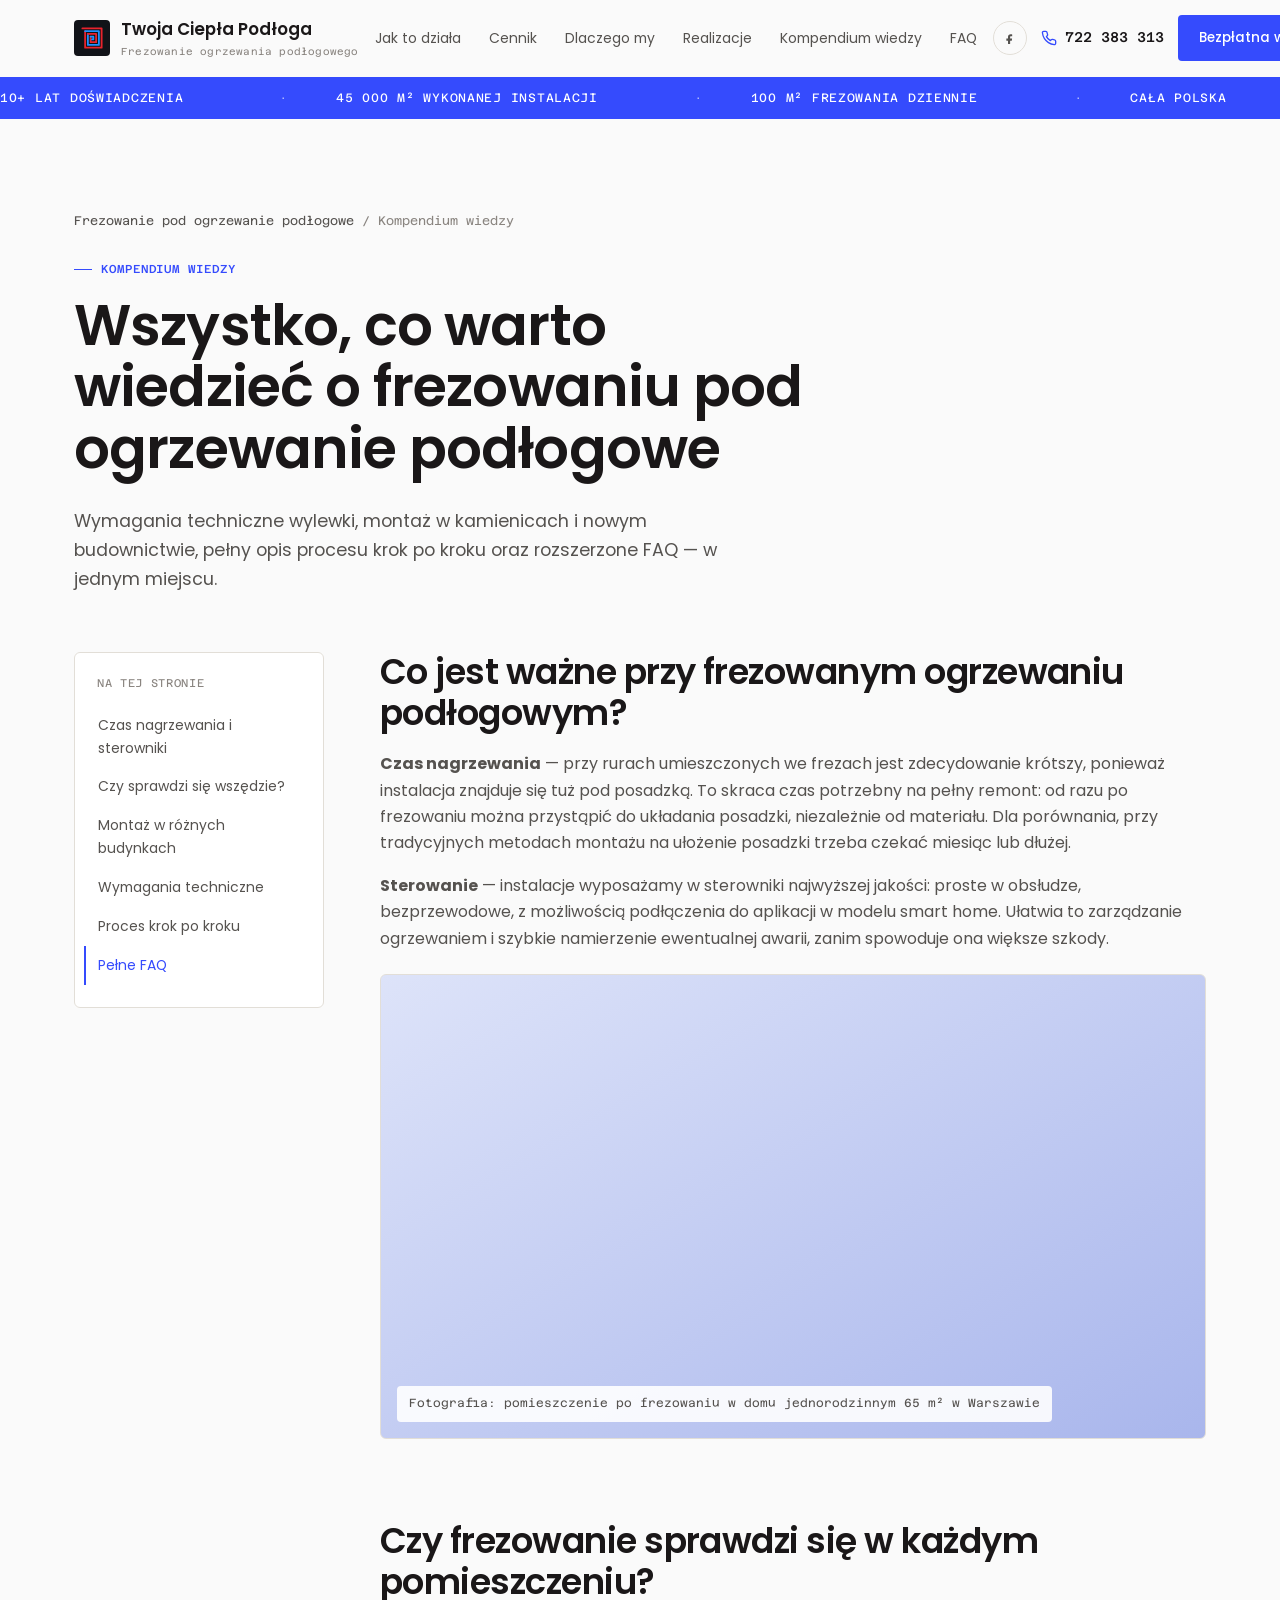
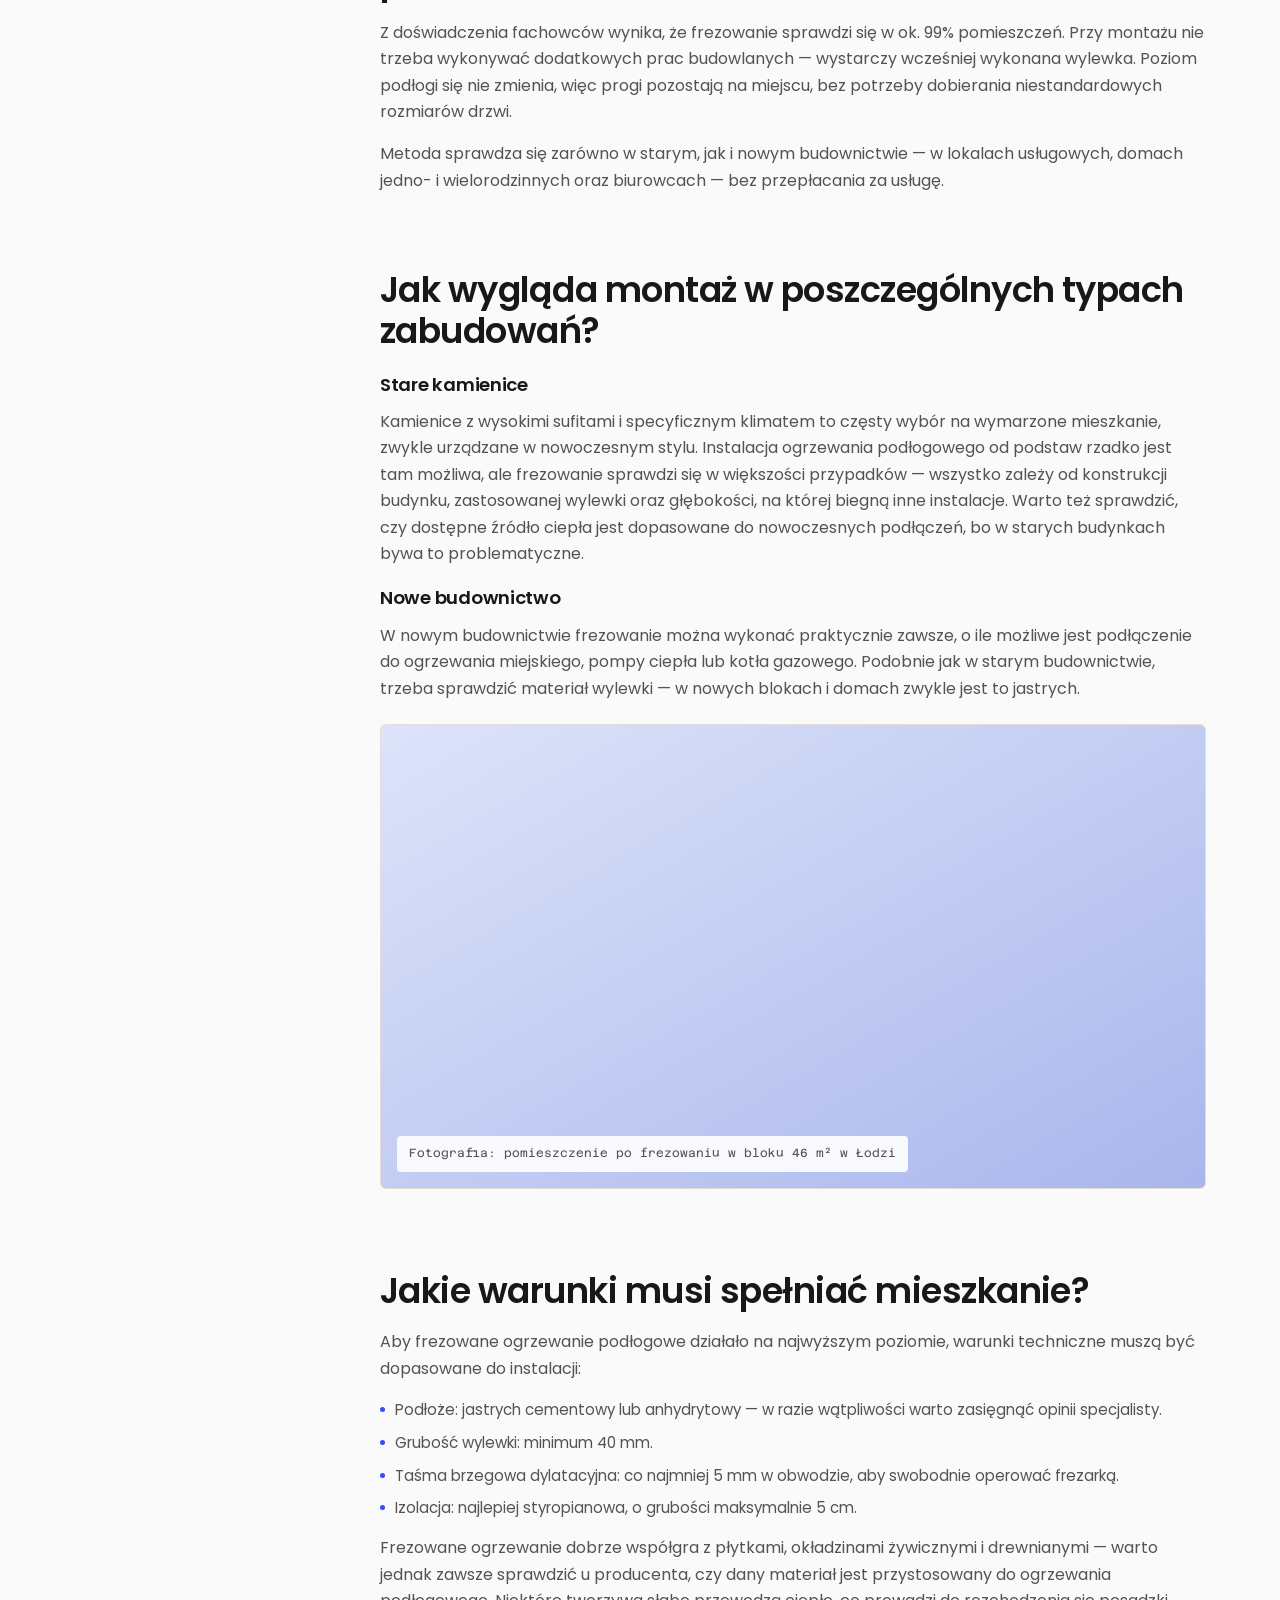
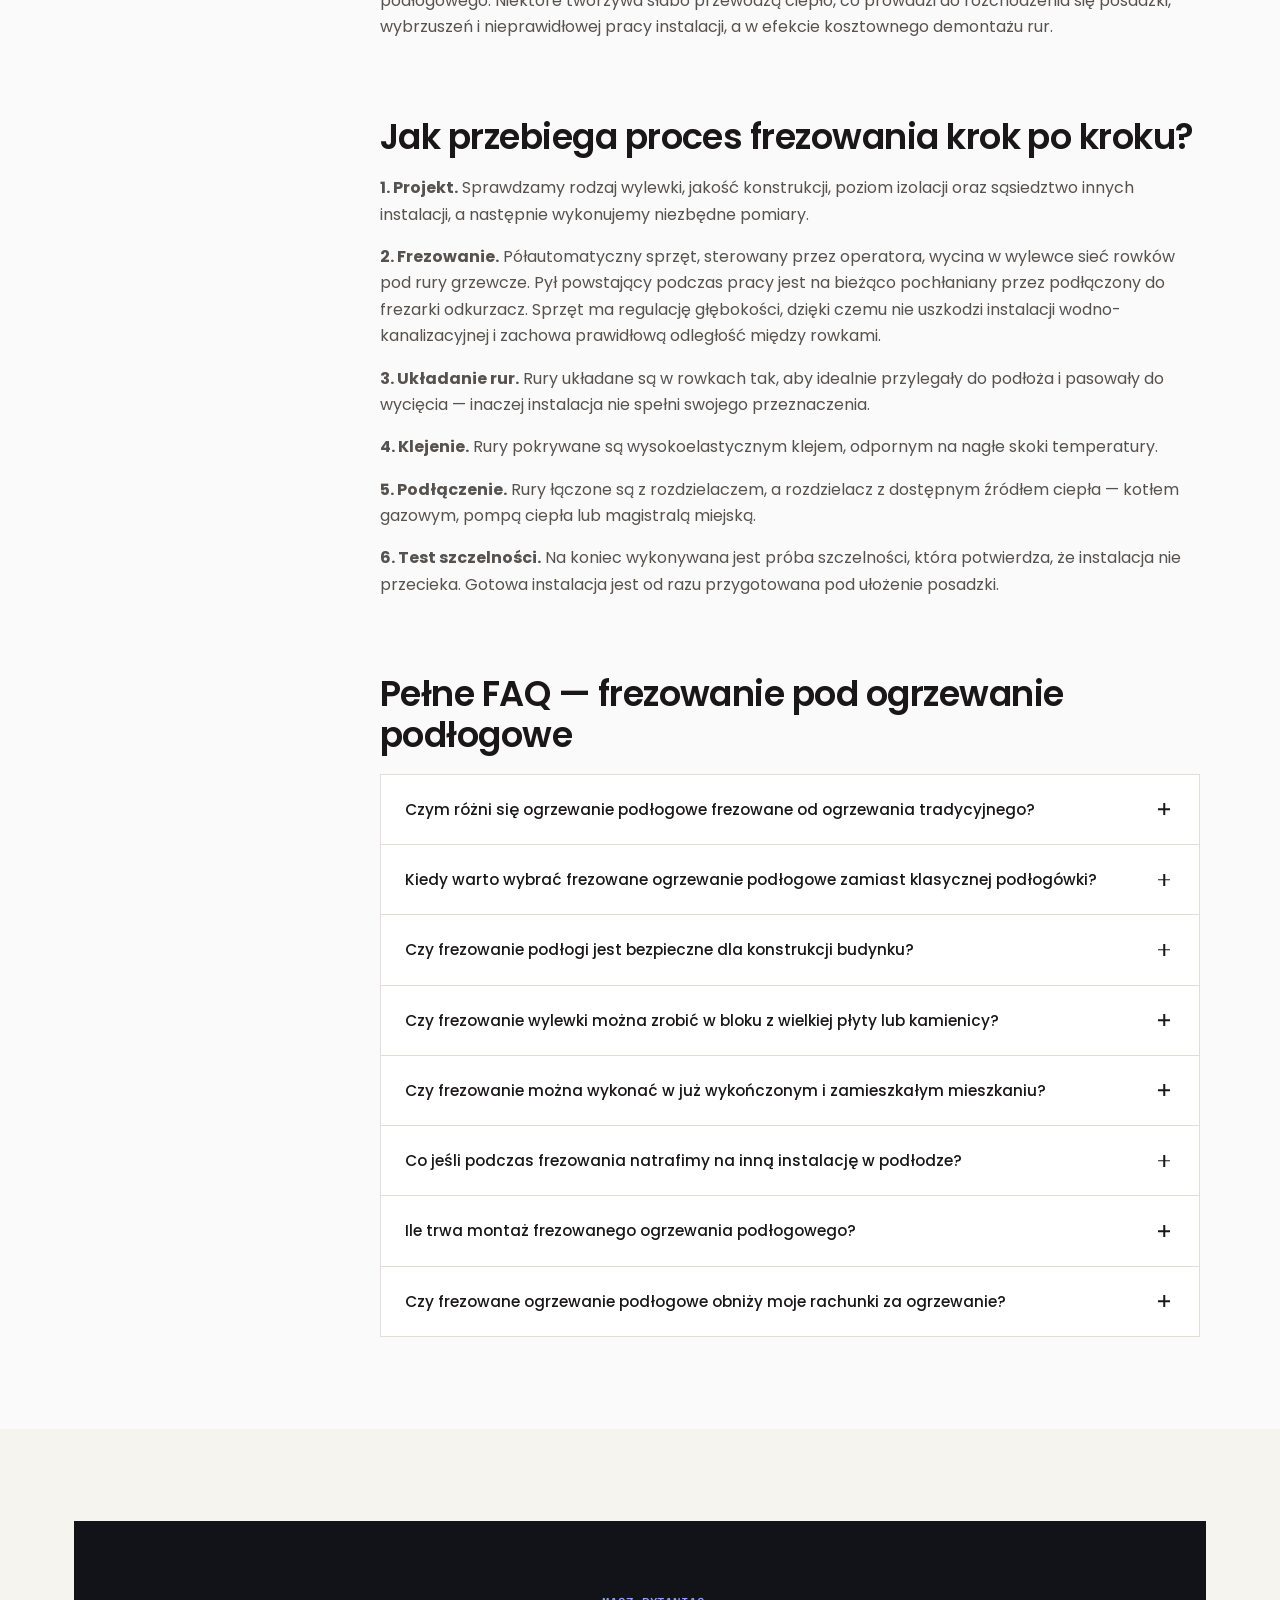
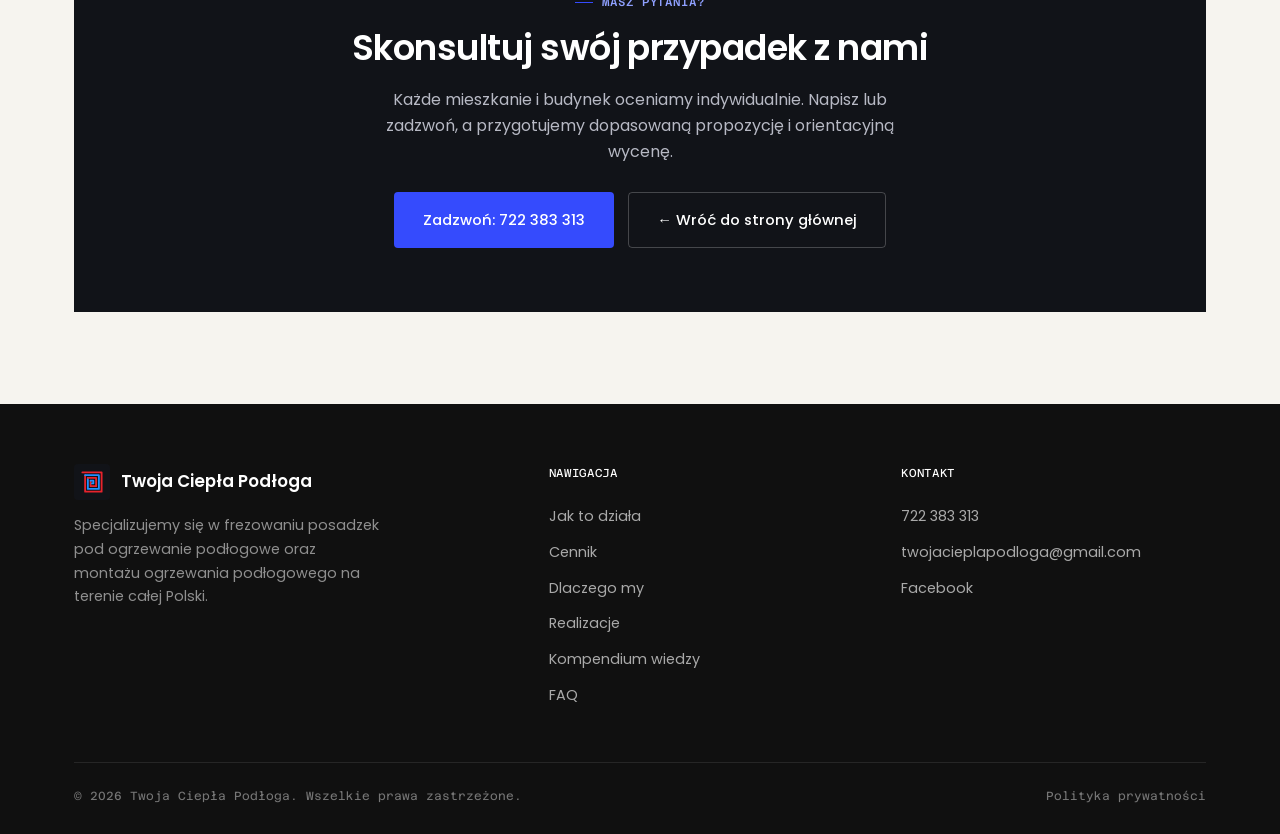
==== commit 4d051779: "Napraw animacje paska, dodaj sekcje Realizacje i rozdzielacza" ====
--- a/kompendium-wiedzy.html
+++ b/kompendium-wiedzy.html
@@ -81,6 +81,7 @@
       <a href="index.html#proces">Jak to działa</a>
       <a href="index.html#cennik">Cennik</a>
       <a href="index.html#dlaczego-my">Dlaczego my</a>
+      <a href="index.html#realizacje">Realizacje</a>
       <a href="kompendium-wiedzy.html">Kompendium wiedzy</a>
       <a href="index.html#faq">FAQ</a>
       <div class="mobile-only">
@@ -275,6 +276,7 @@
         <a href="index.html#proces">Jak to działa</a>
         <a href="index.html#cennik">Cennik</a>
         <a href="index.html#dlaczego-my">Dlaczego my</a>
+        <a href="index.html#realizacje">Realizacje</a>
         <a href="kompendium-wiedzy.html">Kompendium wiedzy</a>
         <a href="index.html#faq">FAQ</a>
       </div>
--- a/assets/css/style.css
+++ b/assets/css/style.css
@@ -225,7 +225,8 @@
   0%{ transform:translateX(0); }
   100%{ transform:translateX(-50%); }
 }
-@media (prefers-reduced-motion: reduce){ .ticker-track{ animation:none; } }
+/* Ticker is a slow, linear, non-flashing scroll — kept running even with
+   reduced-motion since it's low vestibular risk and requested to always animate. */
 
 /* ---------- hero (dark) ---------- */
 .hero{
@@ -318,6 +319,41 @@
 .card-icon svg{ width:22px; height:22px; }
 .card h3{ margin-bottom:8px; font-size:1.02rem; }
 .card p{ color:var(--ink-soft); font-size:.9rem; margin:0; }
+
+/* ---------- realizacje / gallery ---------- */
+.gallery-tabs{ display:flex; gap:8px; margin-bottom:28px; }
+.gallery-tab{
+  font-family:var(--ff-mono); font-size:.72rem; letter-spacing:.06em; text-transform:uppercase;
+  padding:9px 16px; border-radius:999px; border:1px solid var(--line); color:var(--ink-soft);
+  background:var(--surface);
+}
+.gallery-tab.is-before{ color:#9a6a2f; border-color:#e8d3ab; background:#fbf3e6; }
+.gallery-tab.is-after{ color:#1f7a4d; border-color:#bfe3cf; background:#eaf7f0; }
+
+.gallery-grid{ display:grid; grid-template-columns:repeat(4,1fr); gap:1px; background:var(--line); border:1px solid var(--line); }
+.gallery-item{ position:relative; background:var(--surface); aspect-ratio:4/3; overflow:hidden; }
+.gallery-item img{ width:100%; height:100%; object-fit:cover; display:block; transition:transform .5s var(--ease); }
+.gallery-item:hover img{ transform:scale(1.05); }
+.gallery-tag{
+  position:absolute; top:12px; left:12px;
+  font-family:var(--ff-mono); font-size:.64rem; letter-spacing:.05em; text-transform:uppercase;
+  padding:5px 10px; border-radius:999px; color:#fff;
+  background:rgba(17,19,24,.72); backdrop-filter:blur(4px);
+}
+.gallery-tag.tag-after{ background:rgba(31,122,77,.82); }
+.gallery-caption{
+  position:absolute; left:0; right:0; bottom:0;
+  padding:10px 12px 8px;
+  font-size:.76rem; color:#fff;
+  background:linear-gradient(0deg, rgba(17,19,24,.78), transparent);
+}
+
+.manifold-wrap{ display:grid; grid-template-columns:1fr 1fr; gap:1px; background:var(--line); border:1px solid var(--line); margin-top:1px; }
+.manifold-photo{ position:relative; aspect-ratio:4/3; overflow:hidden; background:var(--surface); }
+.manifold-photo img{ width:100%; height:100%; object-fit:cover; display:block; }
+.manifold-text{ background:var(--surface); padding:36px; grid-column:1 / -1; }
+.manifold-text h3{ margin-bottom:10px; }
+.manifold-text p{ color:var(--ink-soft); max-width:64ch; }
 
 /* ---------- process steps ---------- */
 .steps{
@@ -494,6 +530,8 @@
   .hero-stat{ padding-left:0; padding-inline:20px; }
   .intro-grid{ grid-template-columns:1fr; gap:30px; }
   .grid-3{ grid-template-columns:1fr 1fr; }
+  .gallery-grid{ grid-template-columns:1fr 1fr; }
+  .manifold-wrap{ grid-template-columns:1fr 1fr; }
   .steps{ grid-template-columns:1fr 1fr; }
   .pricing-wrap{ grid-template-columns:1fr; }
   .stats-bar{ grid-template-columns:1fr 1fr; }
@@ -531,6 +569,7 @@
 }
 @media (max-width: 760px){
   .grid-3, .grid-2, .steps{ grid-template-columns:1fr; }
+  .gallery-grid, .manifold-wrap{ grid-template-columns:1fr; }
   .stats-bar{ grid-template-columns:1fr 1fr; }
   .footer-grid{ grid-template-columns:1fr; gap:32px; }
   .section{ padding:60px 0; }
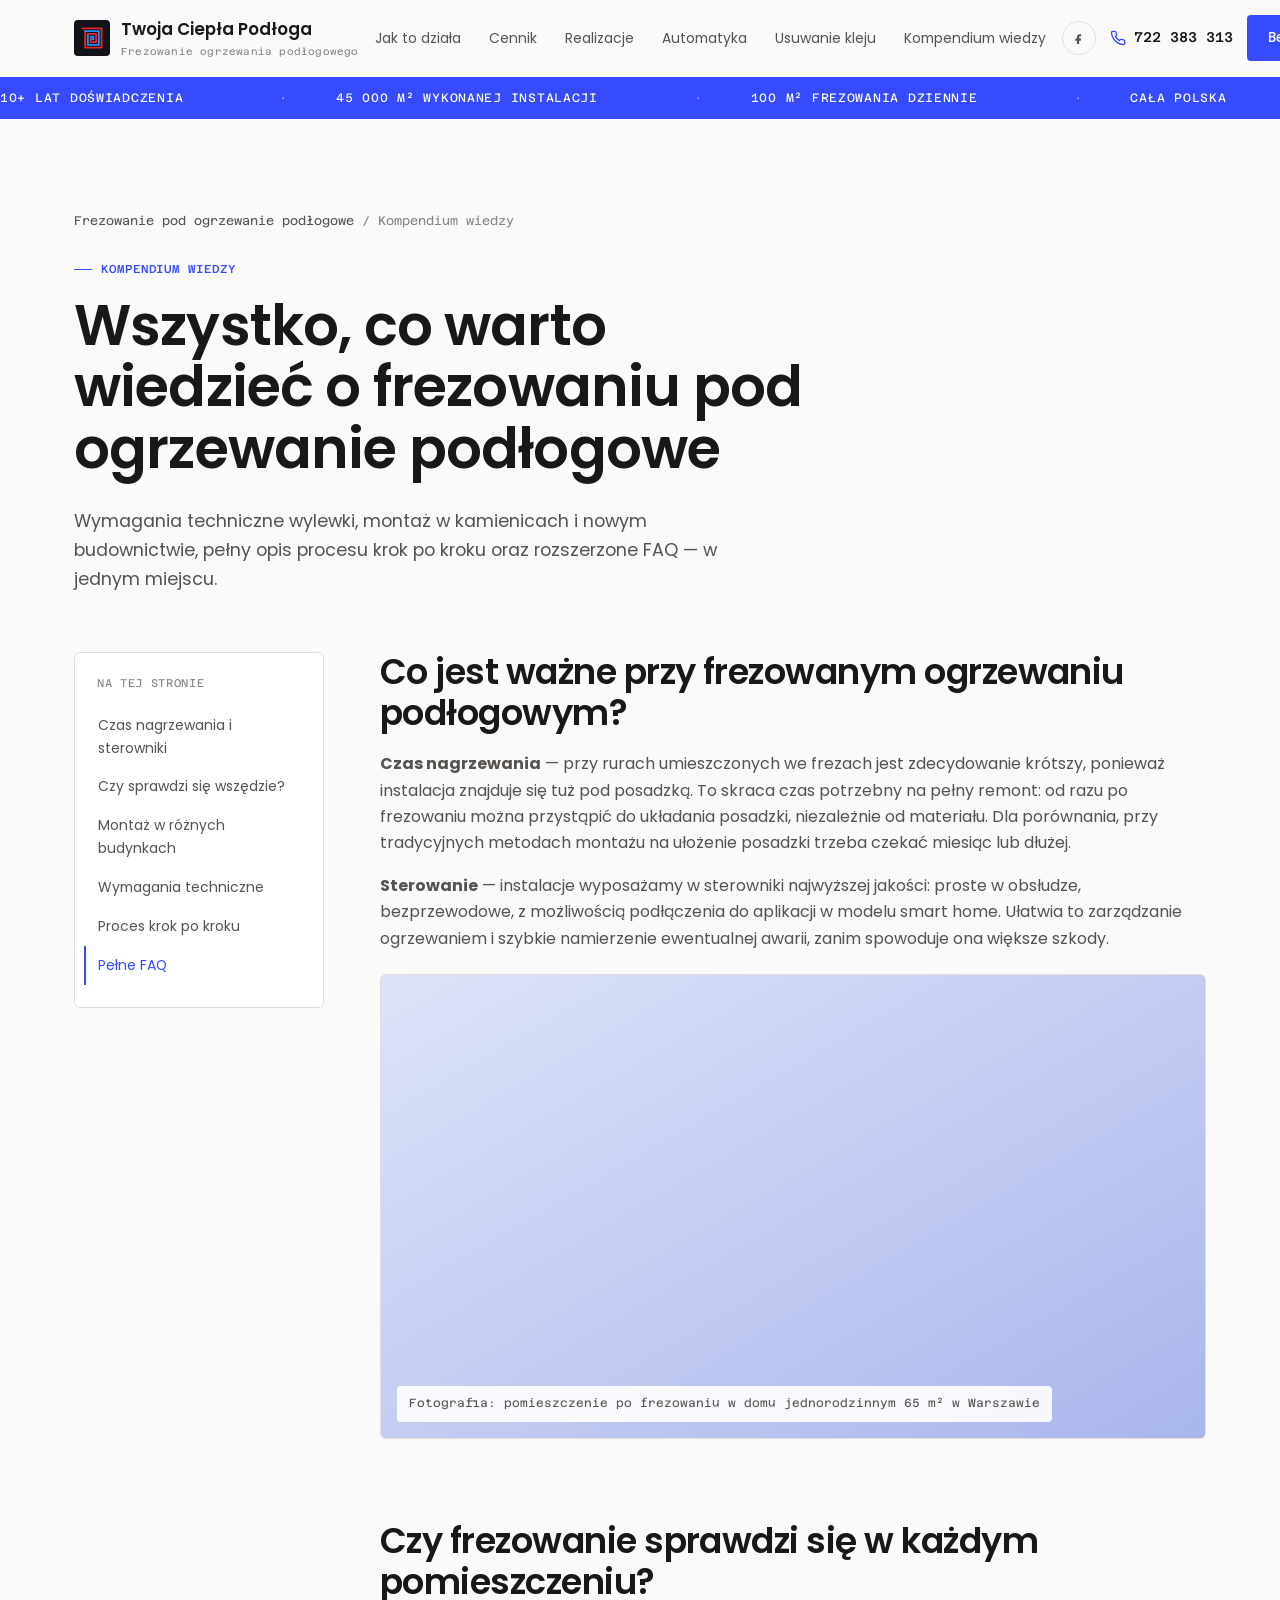
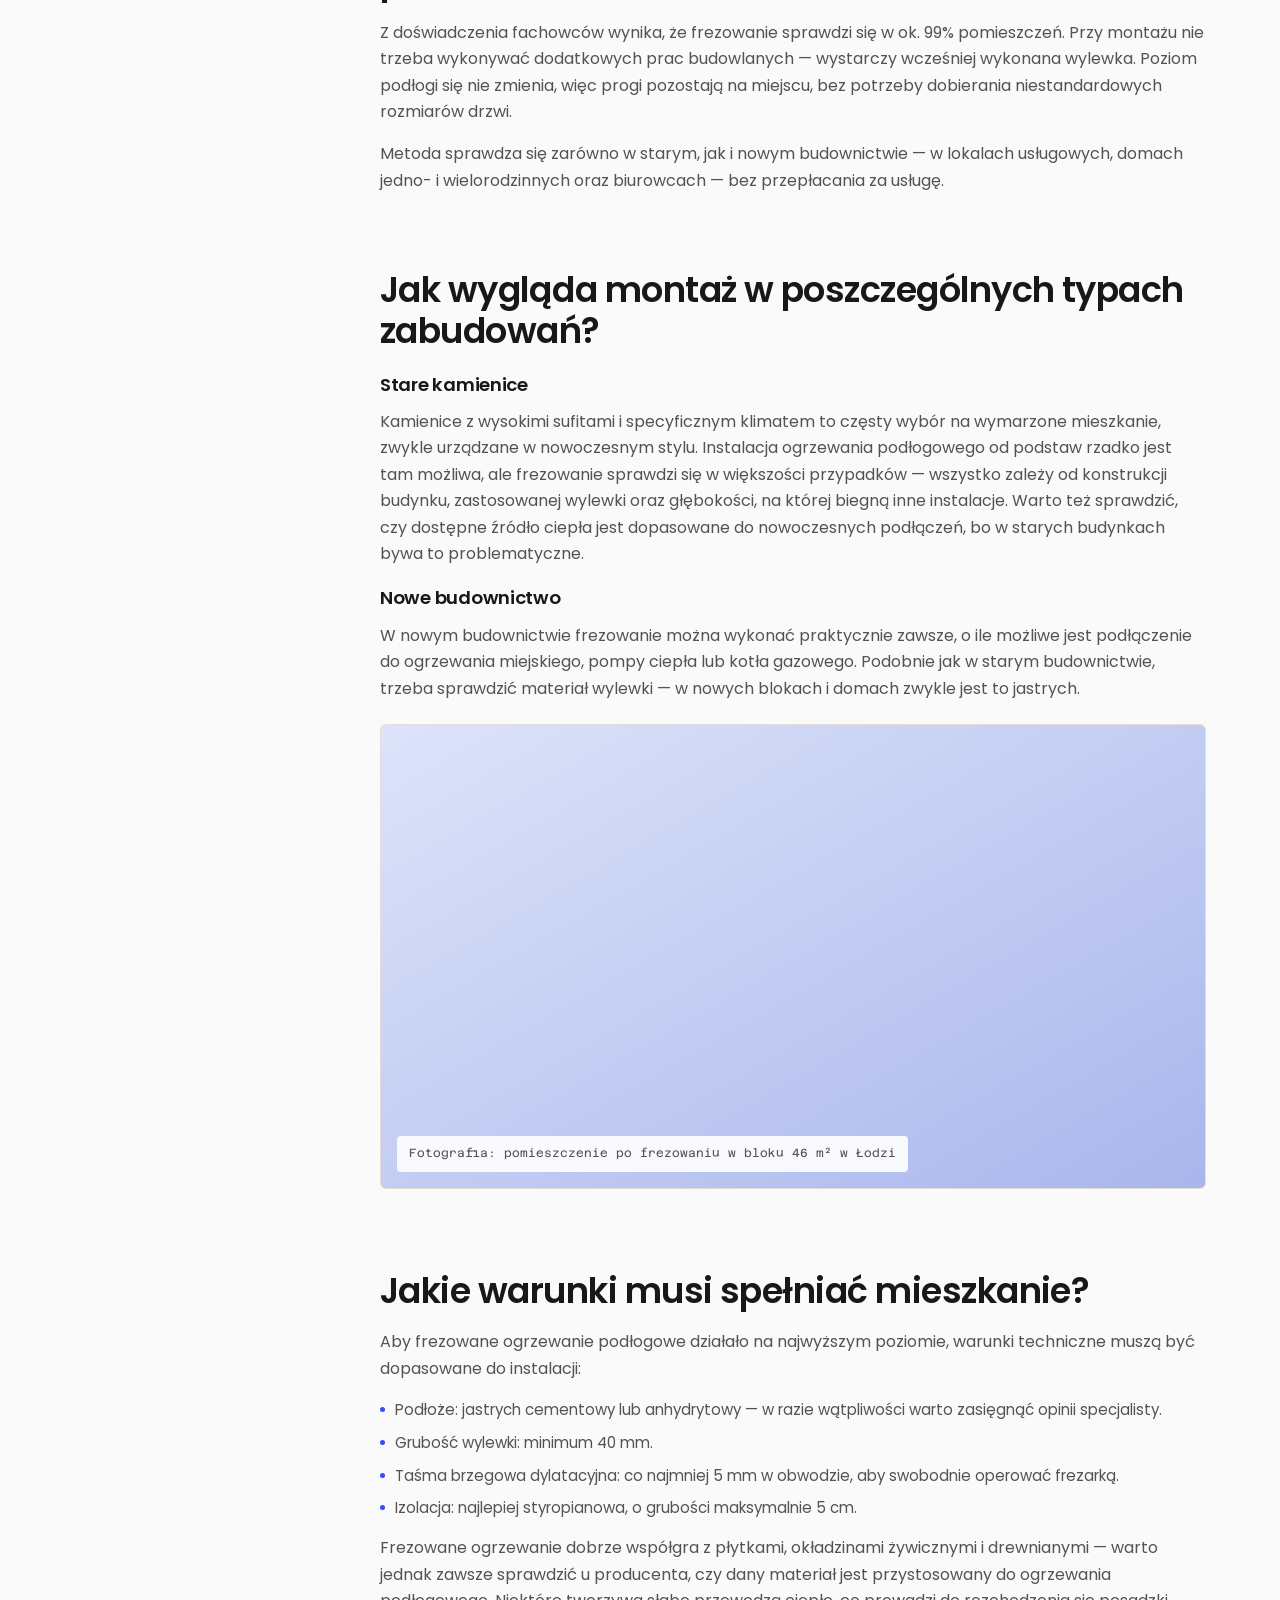
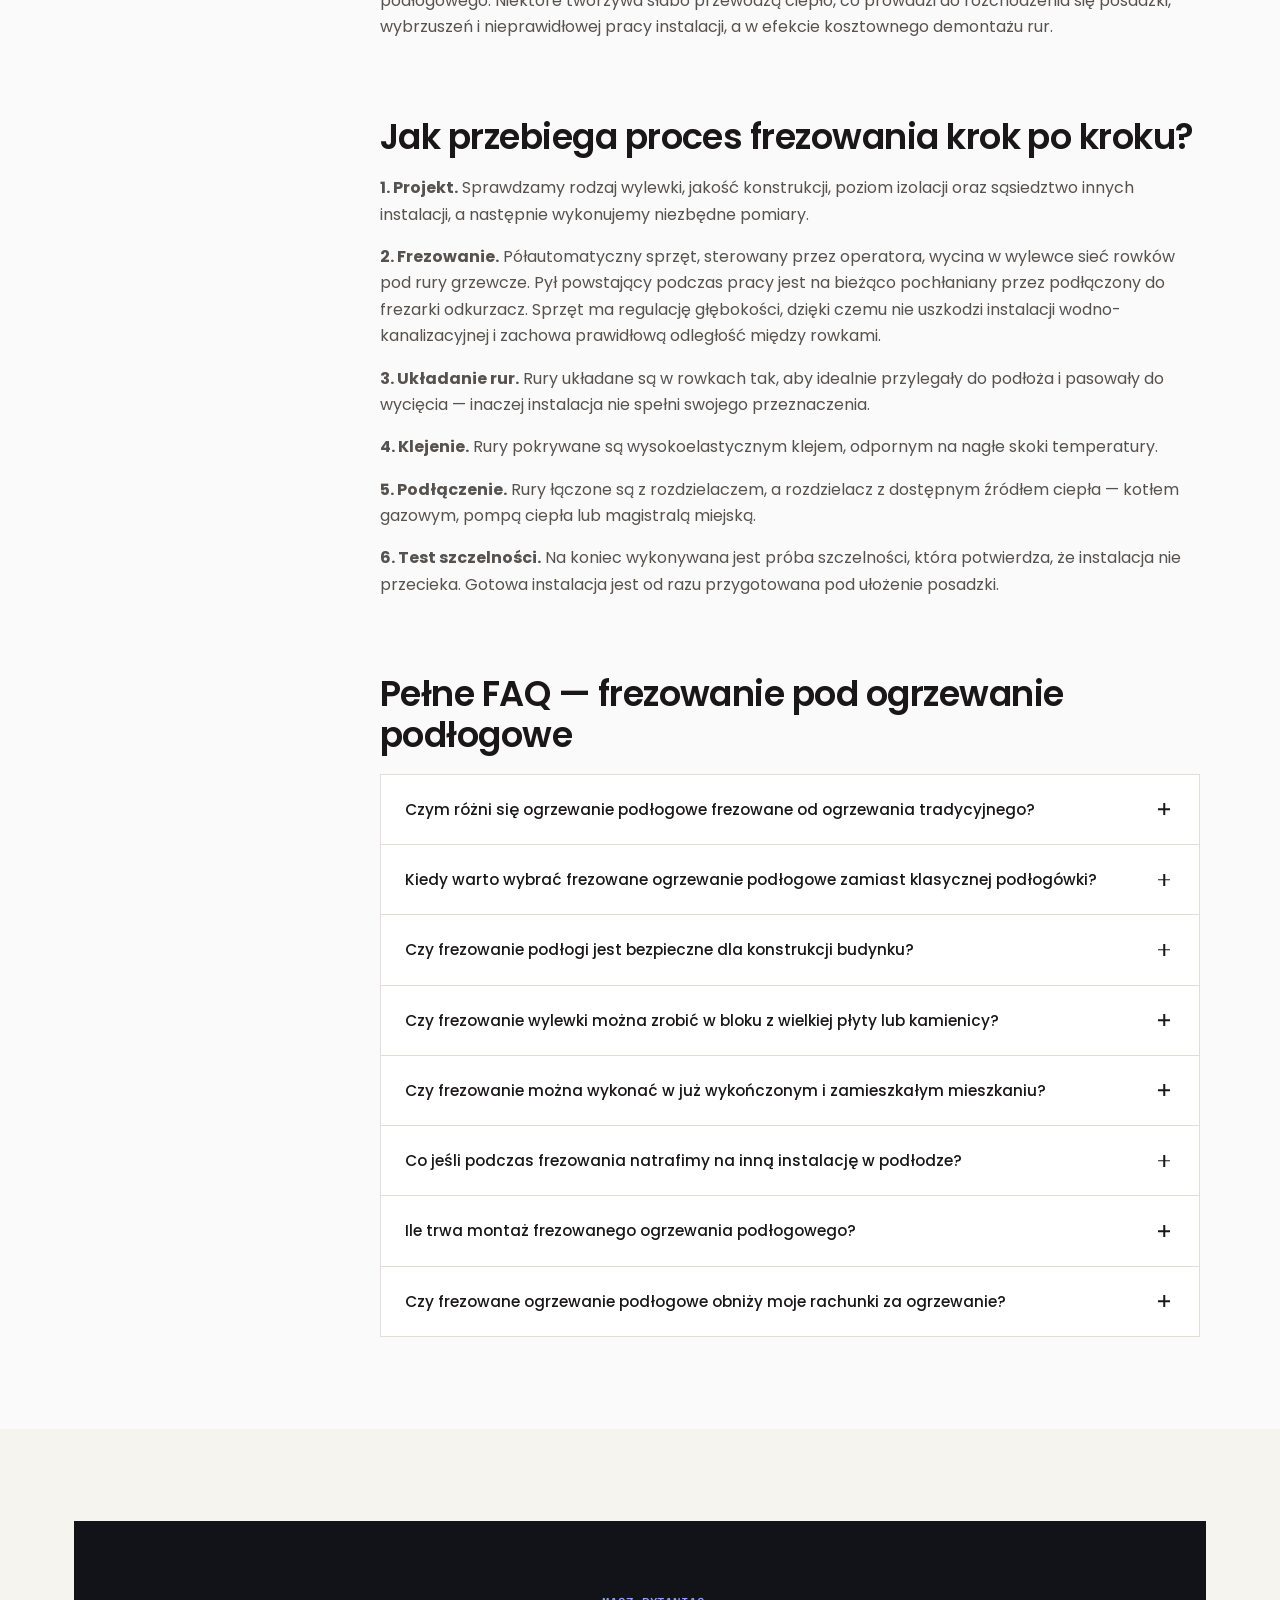
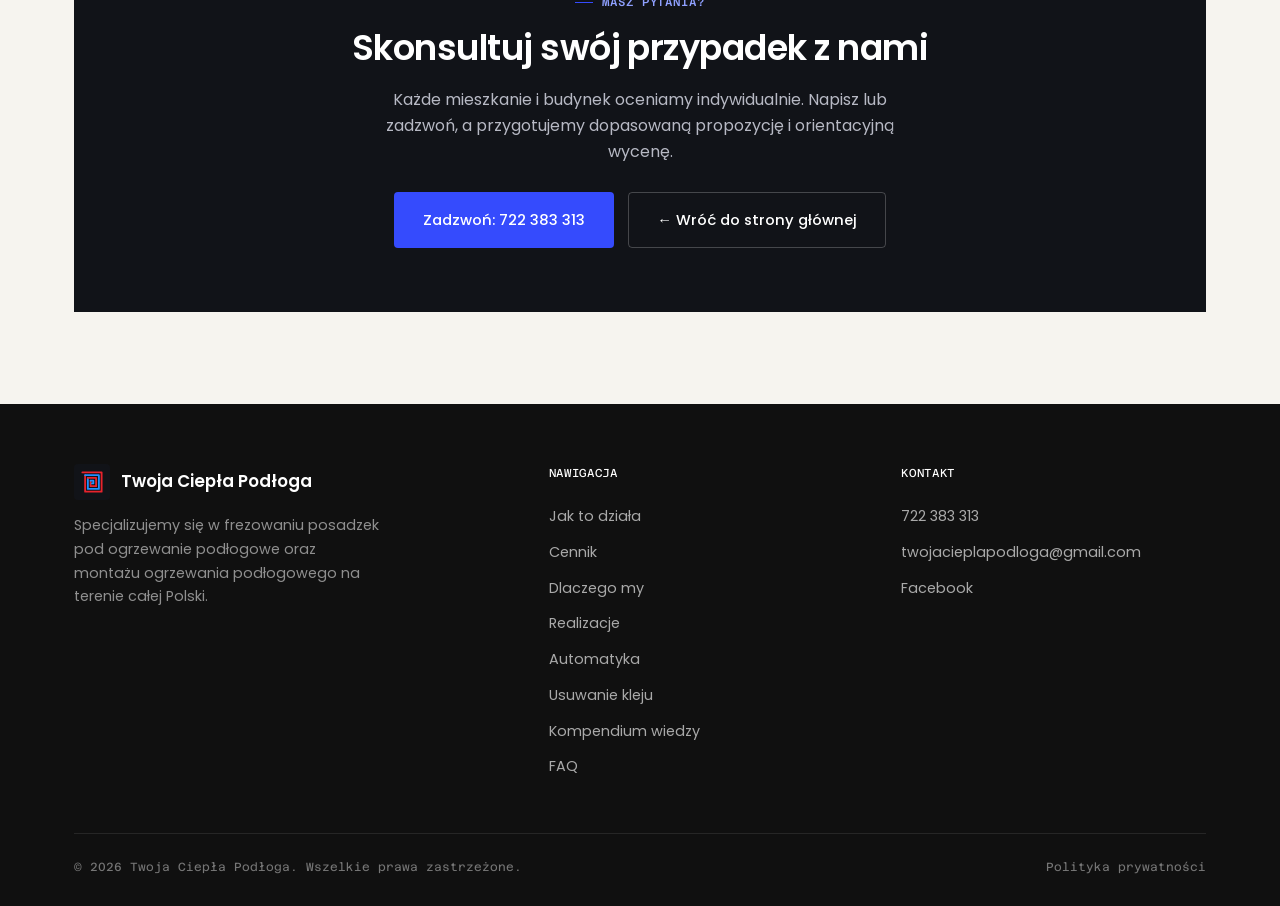
==== commit 5460ebc2: "Dodaj podstrony Automatyka i Usuwanie kleju, media w FAQ" ====
--- a/kompendium-wiedzy.html
+++ b/kompendium-wiedzy.html
@@ -80,10 +80,10 @@
     <nav class="main-nav" aria-label="Nawigacja główna" id="main-nav">
       <a href="index.html#proces">Jak to działa</a>
       <a href="index.html#cennik">Cennik</a>
-      <a href="index.html#dlaczego-my">Dlaczego my</a>
       <a href="index.html#realizacje">Realizacje</a>
+      <a href="automatyka.html">Automatyka</a>
+      <a href="usuwanie-kleju.html">Usuwanie kleju</a>
       <a href="kompendium-wiedzy.html">Kompendium wiedzy</a>
-      <a href="index.html#faq">FAQ</a>
       <div class="mobile-only">
         <a href="tel:722383313" class="phone-link">
           <svg viewBox="0 0 24 24" fill="none" stroke="currentColor" stroke-width="2" stroke-linecap="round" stroke-linejoin="round"><path d="M22 16.92v3a2 2 0 0 1-2.18 2 19.79 19.79 0 0 1-8.63-3.07 19.5 19.5 0 0 1-6-6 19.79 19.79 0 0 1-3.07-8.67A2 2 0 0 1 4.11 2h3a2 2 0 0 1 2 1.72c.127.96.361 1.903.7 2.81a2 2 0 0 1-.45 2.11L8.09 9.91a16 16 0 0 0 6 6l1.27-1.27a2 2 0 0 1 2.11-.45c.907.339 1.85.573 2.81.7A2 2 0 0 1 22 16.92z"/></svg>
@@ -277,6 +277,8 @@
         <a href="index.html#cennik">Cennik</a>
         <a href="index.html#dlaczego-my">Dlaczego my</a>
         <a href="index.html#realizacje">Realizacje</a>
+        <a href="automatyka.html">Automatyka</a>
+        <a href="usuwanie-kleju.html">Usuwanie kleju</a>
         <a href="kompendium-wiedzy.html">Kompendium wiedzy</a>
         <a href="index.html#faq">FAQ</a>
       </div>
--- a/assets/css/style.css
+++ b/assets/css/style.css
@@ -230,7 +230,10 @@
 
 /* ---------- hero (dark) ---------- */
 .hero{
-  background:var(--dark);
+  background:
+    linear-gradient(rgba(10,11,15,.86), rgba(10,11,15,.9)),
+    url("../img/hero-bg.webp") center 65% / cover no-repeat,
+    var(--dark);
   color:var(--on-dark);
   padding:88px 0 0;
   overflow:clip;
@@ -320,35 +323,104 @@
 .card h3{ margin-bottom:8px; font-size:1.02rem; }
 .card p{ color:var(--ink-soft); font-size:.9rem; margin:0; }
 
-/* ---------- realizacje / gallery ---------- */
-.gallery-tabs{ display:flex; gap:8px; margin-bottom:28px; }
-.gallery-tab{
-  font-family:var(--ff-mono); font-size:.72rem; letter-spacing:.06em; text-transform:uppercase;
-  padding:9px 16px; border-radius:999px; border:1px solid var(--line); color:var(--ink-soft);
-  background:var(--surface);
-}
-.gallery-tab.is-before{ color:#9a6a2f; border-color:#e8d3ab; background:#fbf3e6; }
-.gallery-tab.is-after{ color:#1f7a4d; border-color:#bfe3cf; background:#eaf7f0; }
-
-.gallery-grid{ display:grid; grid-template-columns:repeat(4,1fr); gap:1px; background:var(--line); border:1px solid var(--line); }
-.gallery-item{ position:relative; background:var(--surface); aspect-ratio:4/3; overflow:hidden; }
-.gallery-item img{ width:100%; height:100%; object-fit:cover; display:block; transition:transform .5s var(--ease); }
-.gallery-item:hover img{ transform:scale(1.05); }
-.gallery-tag{
-  position:absolute; top:12px; left:12px;
-  font-family:var(--ff-mono); font-size:.64rem; letter-spacing:.05em; text-transform:uppercase;
-  padding:5px 10px; border-radius:999px; color:#fff;
-  background:rgba(17,19,24,.72); backdrop-filter:blur(4px);
-}
-.gallery-tag.tag-after{ background:rgba(31,122,77,.82); }
-.gallery-caption{
-  position:absolute; left:0; right:0; bottom:0;
-  padding:10px 12px 8px;
-  font-size:.76rem; color:#fff;
-  background:linear-gradient(0deg, rgba(17,19,24,.78), transparent);
-}
-
-.manifold-wrap{ display:grid; grid-template-columns:1fr 1fr; gap:1px; background:var(--line); border:1px solid var(--line); margin-top:1px; }
+/* ---------- realizacje / before-after compare ---------- */
+.compare-list{ display:grid; gap:64px; }
+.compare-pair{
+  display:grid;
+  grid-template-columns:64px 1fr;
+  gap:32px;
+  align-items:center;
+}
+.compare-index{
+  font-family:var(--ff-mono); font-weight:500; font-size:1rem;
+  color:var(--ink-faint); letter-spacing:.02em;
+  writing-mode:vertical-rl; text-orientation:mixed;
+  display:flex; align-items:center; justify-content:center; gap:10px;
+}
+.compare-index::after{ content:""; width:1px; height:40px; background:var(--line); }
+.compare-photos{
+  position:relative;
+  display:grid; grid-template-columns:1fr 1fr; gap:3px;
+}
+.compare-photo{
+  position:relative; aspect-ratio:3/4; overflow:hidden;
+  border-radius:var(--radius-lg); background:var(--bg-alt);
+  box-shadow:var(--shadow-sm);
+  transition:box-shadow .35s ease;
+}
+.compare-pair:hover .compare-photo{ box-shadow:var(--shadow-md); }
+.compare-photo img{
+  width:100%; height:100%; object-fit:cover; display:block;
+  transition:transform .6s var(--ease);
+}
+.compare-photo:hover img{ transform:scale(1.04); }
+.compare-tag{
+  position:absolute; left:14px; bottom:14px;
+  font-family:var(--ff-mono); font-size:.66rem; letter-spacing:.06em; text-transform:uppercase;
+  padding:6px 12px; border-radius:999px; color:#fff;
+  background:rgba(17,19,24,.75); backdrop-filter:blur(6px);
+}
+.compare-tag.tag-after{ background:rgba(53,75,253,.85); }
+.compare-divider{
+  position:absolute; left:50%; top:50%; transform:translate(-50%,-50%);
+  z-index:2;
+  width:40px; height:40px; border-radius:50%;
+  background:var(--surface); border:1px solid var(--line);
+  display:flex; align-items:center; justify-content:center;
+  box-shadow:var(--shadow-md);
+  color:var(--accent);
+}
+.compare-divider svg{ width:16px; height:16px; }
+
+/* ---------- info note ---------- */
+.info-note{
+  background:var(--accent-tint); border:1px solid var(--accent-soft);
+  border-radius:var(--radius-lg); padding:24px 28px;
+  margin-top:36px; display:flex; gap:16px; align-items:flex-start;
+}
+.info-note svg{ flex:none; width:22px; height:22px; color:var(--accent); margin-top:2px; }
+.info-note p{ margin:0; color:var(--ink-soft); font-size:.94rem; }
+.info-note strong{ color:var(--ink); }
+
+/* ---------- video embed ---------- */
+.video-embed{
+  position:relative; padding-top:56.25%; height:0; overflow:hidden;
+  border-radius:var(--radius-lg); background:#000;
+}
+.video-embed iframe{ position:absolute; inset:0; width:100%; height:100%; border:0; }
+
+/* ---------- faq media ---------- */
+.faq-media{
+  display:flex; gap:16px; overflow-x:auto;
+  margin-bottom:36px; padding-bottom:10px;
+  scroll-snap-type:x proximity;
+}
+.faq-media > *{ flex:none; scroll-snap-align:start; }
+.faq-media .video-embed{ position:relative; width:min(520px,72vw); aspect-ratio:16/9; padding-top:0; height:auto; }
+.faq-media .video-vertical{
+  width:min(200px,42vw); aspect-ratio:9/16; border-radius:var(--radius-lg);
+  overflow:hidden; background:#000; position:relative;
+}
+.faq-media .video-vertical video{ width:100%; height:100%; object-fit:cover; display:block; }
+.faq-media-photo{
+  position:relative; width:min(240px,48vw); aspect-ratio:1/1;
+  border-radius:var(--radius-lg); overflow:hidden; background:var(--bg-alt);
+}
+.faq-media-photo img{ width:100%; height:100%; object-fit:cover; display:block; }
+
+/* ---------- contact-only pricing (no visible rate) ---------- */
+.quote-card{
+  max-width:640px; margin-inline:auto;
+  background:var(--dark); color:var(--on-dark);
+  border-radius:var(--radius-lg); padding:44px;
+  text-align:center;
+}
+.quote-card p{ color:var(--on-dark-soft); max-width:52ch; margin-inline:auto; }
+.quote-card .price-list{ text-align:left; max-width:420px; margin-inline:auto; }
+.quote-card .price-list svg{ color:#8fa0ff; }
+.quote-card .btn{ margin-top:8px; }
+
+.manifold-wrap{ display:grid; grid-template-columns:repeat(3,1fr); gap:1px; background:var(--line); border:1px solid var(--line); margin-top:1px; }
 .manifold-photo{ position:relative; aspect-ratio:4/3; overflow:hidden; background:var(--surface); }
 .manifold-photo img{ width:100%; height:100%; object-fit:cover; display:block; }
 .manifold-text{ background:var(--surface); padding:36px; grid-column:1 / -1; }
@@ -530,7 +602,9 @@
   .hero-stat{ padding-left:0; padding-inline:20px; }
   .intro-grid{ grid-template-columns:1fr; gap:30px; }
   .grid-3{ grid-template-columns:1fr 1fr; }
-  .gallery-grid{ grid-template-columns:1fr 1fr; }
+  .compare-pair{ grid-template-columns:1fr; gap:14px; }
+  .compare-index{ writing-mode:horizontal-tb; justify-content:flex-start; }
+  .compare-index::after{ width:32px; height:1px; }
   .manifold-wrap{ grid-template-columns:1fr 1fr; }
   .steps{ grid-template-columns:1fr 1fr; }
   .pricing-wrap{ grid-template-columns:1fr; }
@@ -569,10 +643,13 @@
 }
 @media (max-width: 760px){
   .grid-3, .grid-2, .steps{ grid-template-columns:1fr; }
-  .gallery-grid, .manifold-wrap{ grid-template-columns:1fr; }
+  .compare-list{ gap:36px; }
+  .compare-photos{ gap:2px; }
+  .manifold-wrap{ grid-template-columns:1fr; }
   .stats-bar{ grid-template-columns:1fr 1fr; }
   .footer-grid{ grid-template-columns:1fr; gap:32px; }
   .section{ padding:60px 0; }
   .cta-block{ padding:40px 24px; }
   .compendium-banner{ padding:32px 26px; }
-}
+  .quote-card{ padding:32px 22px; }
+}
